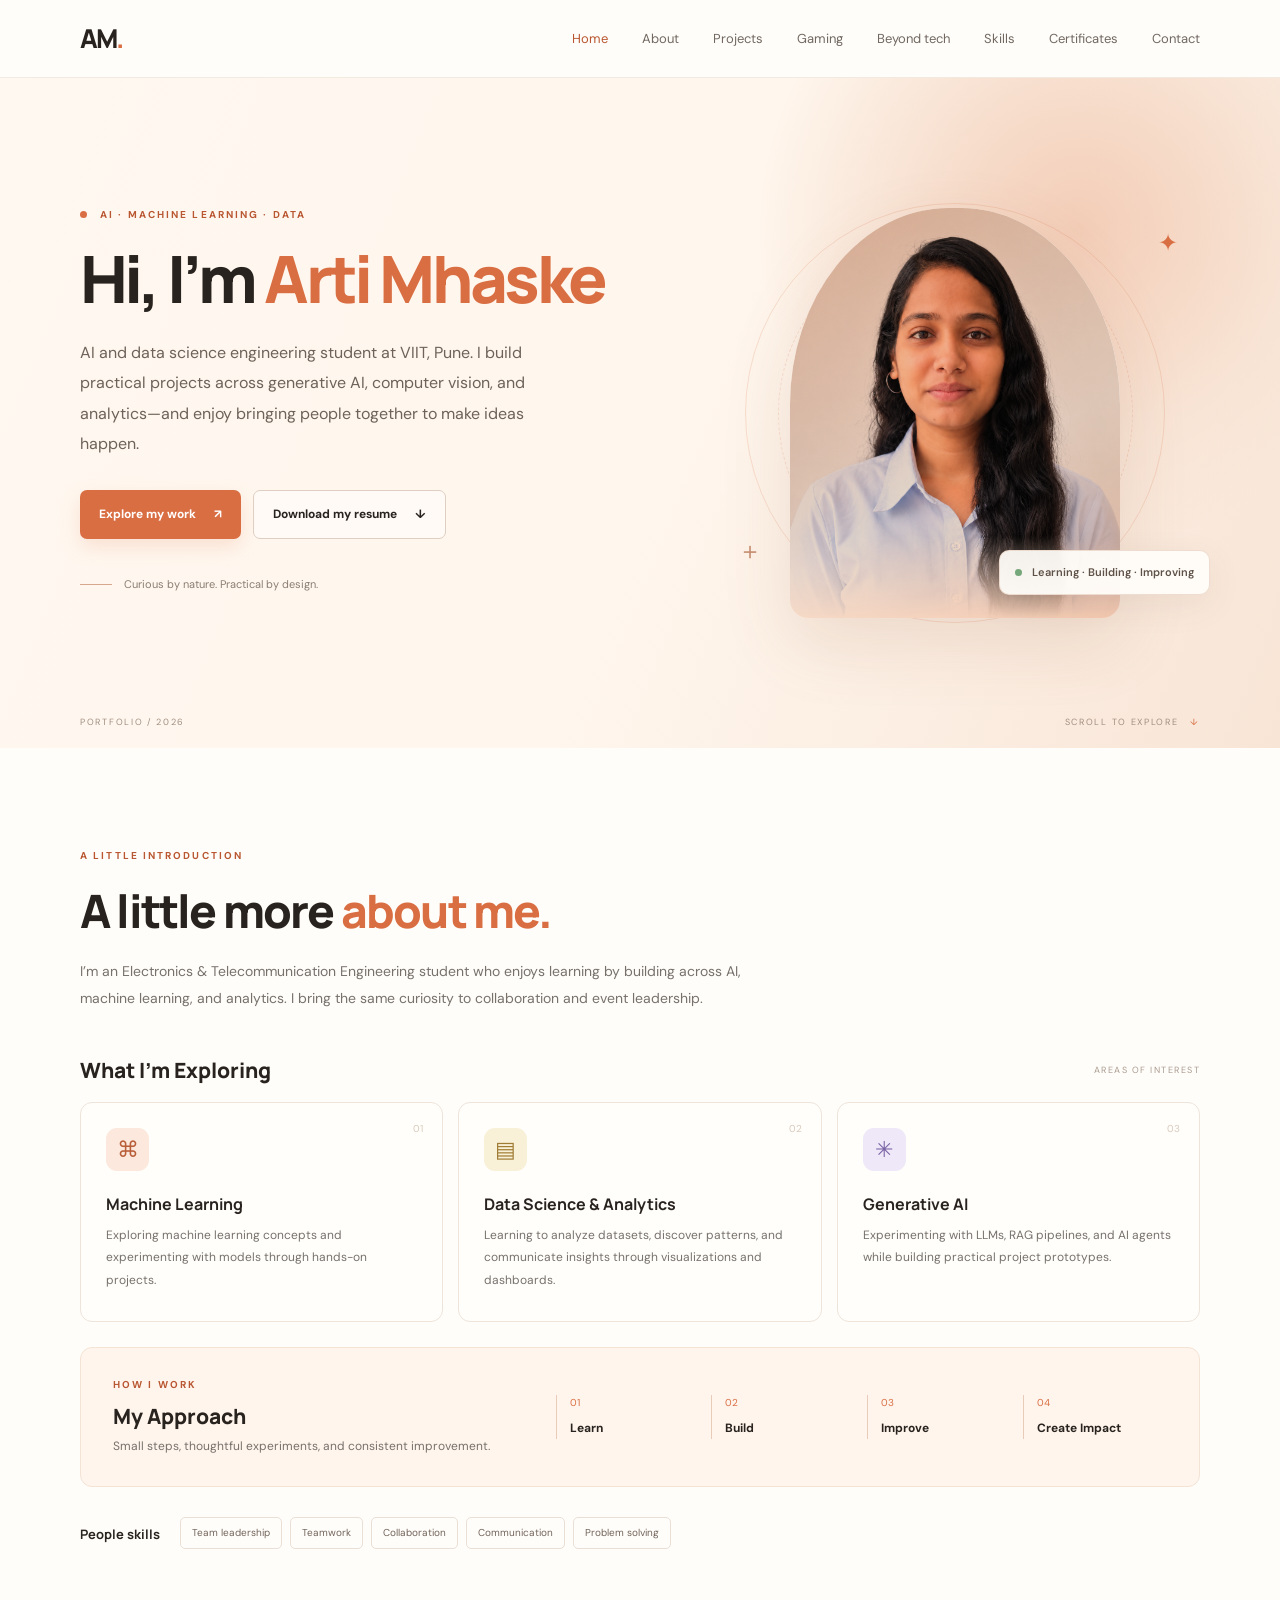
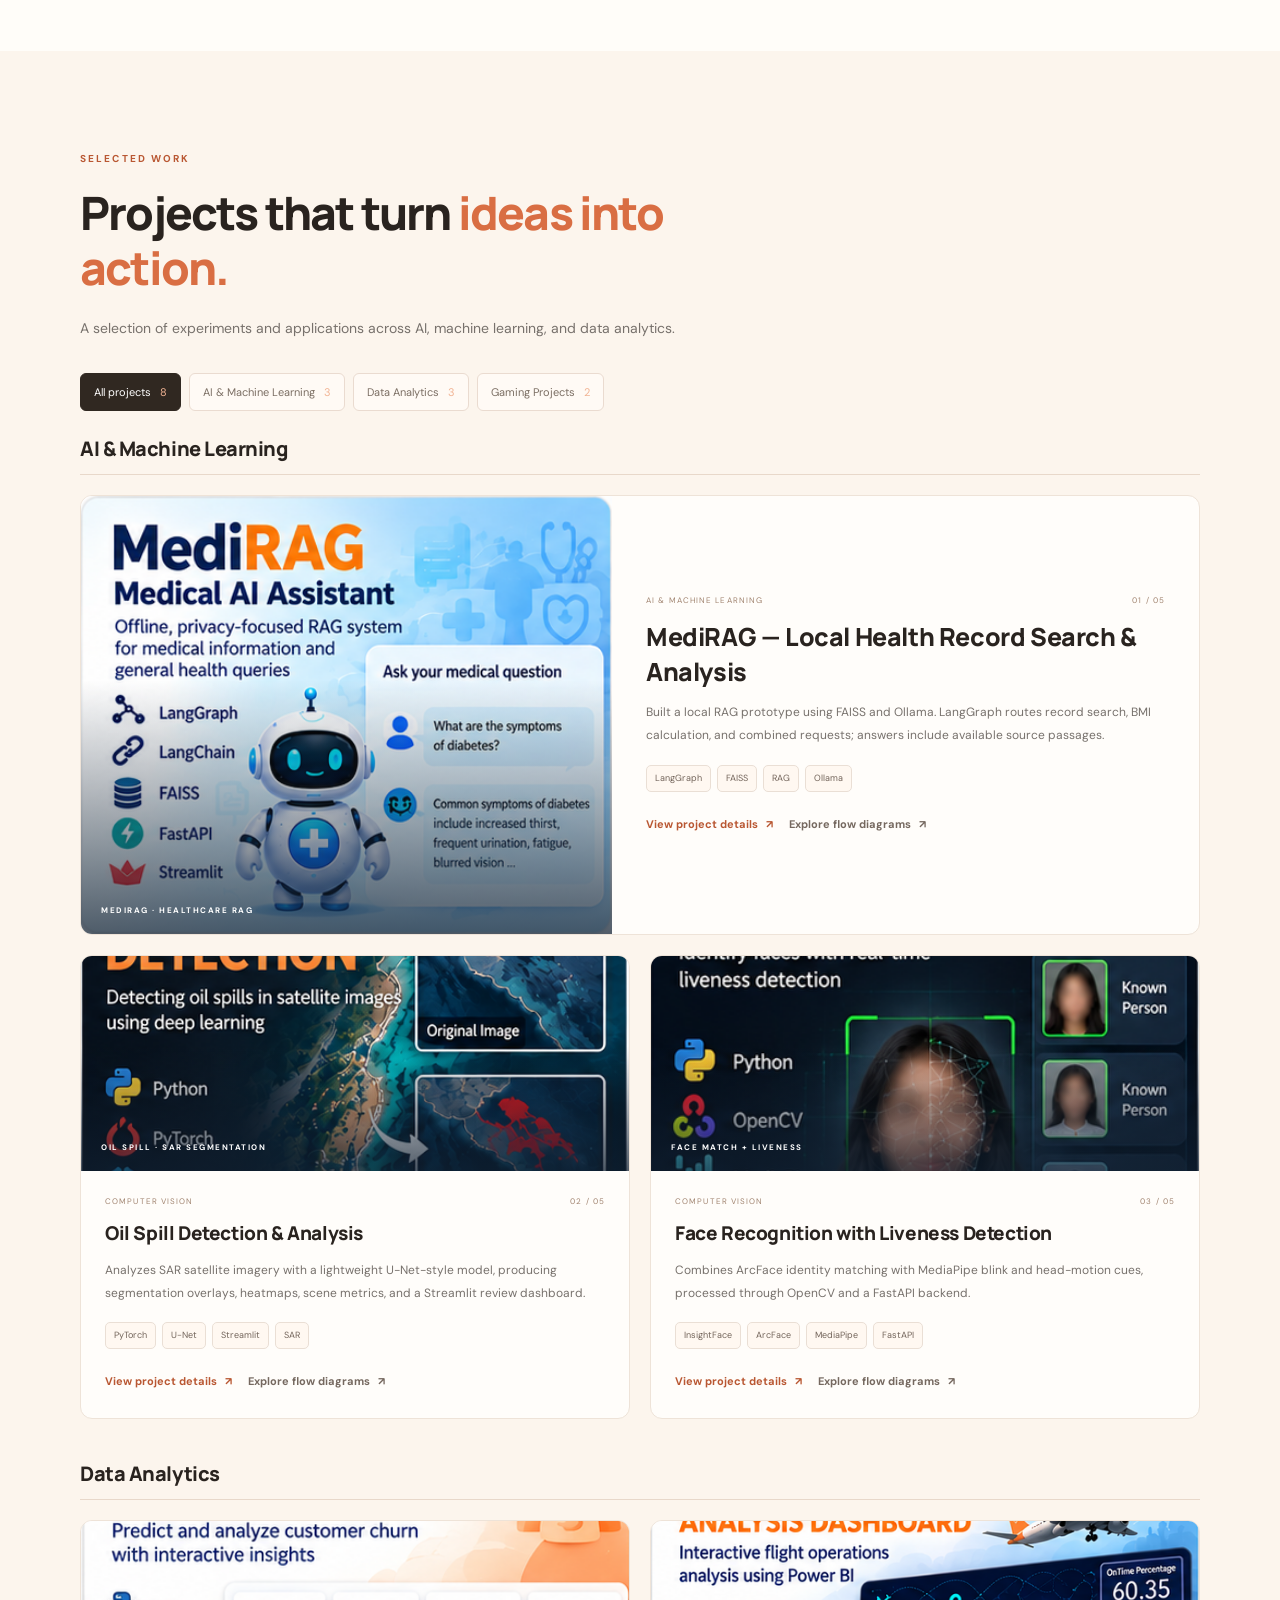
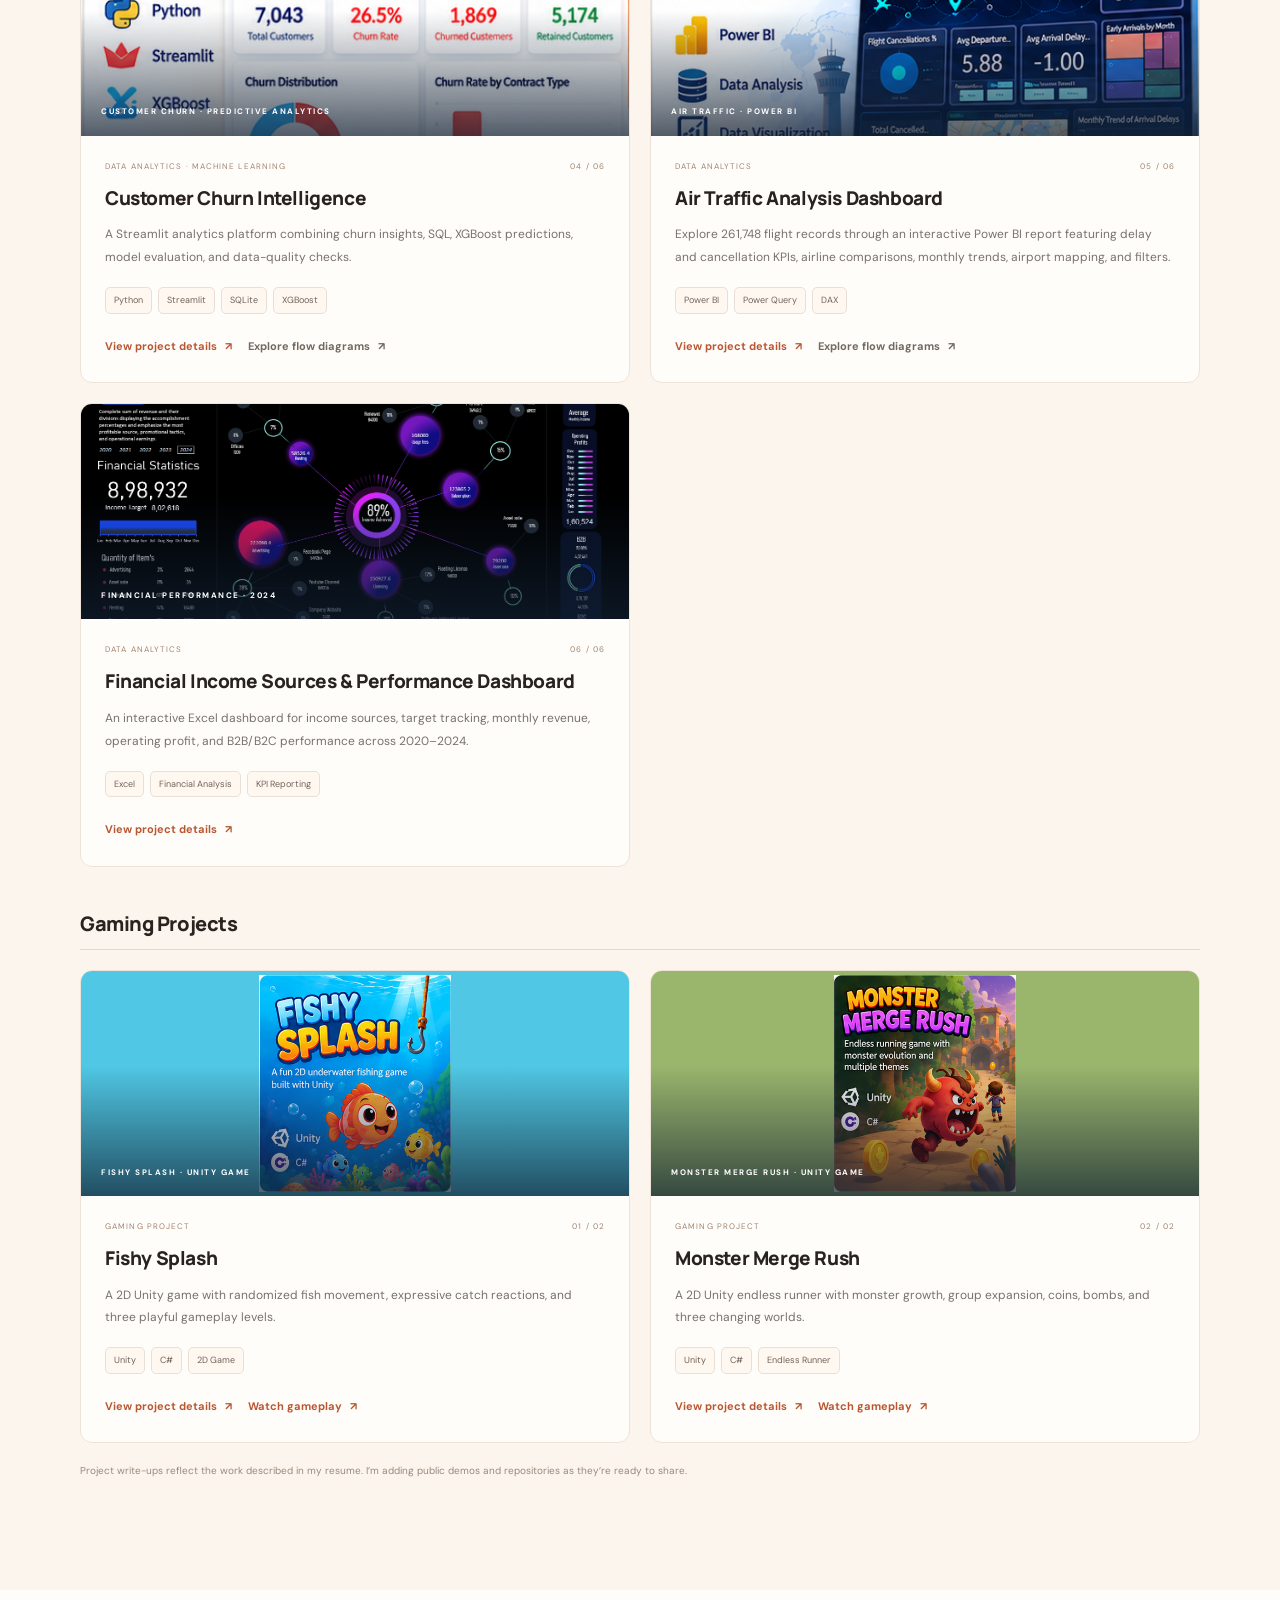
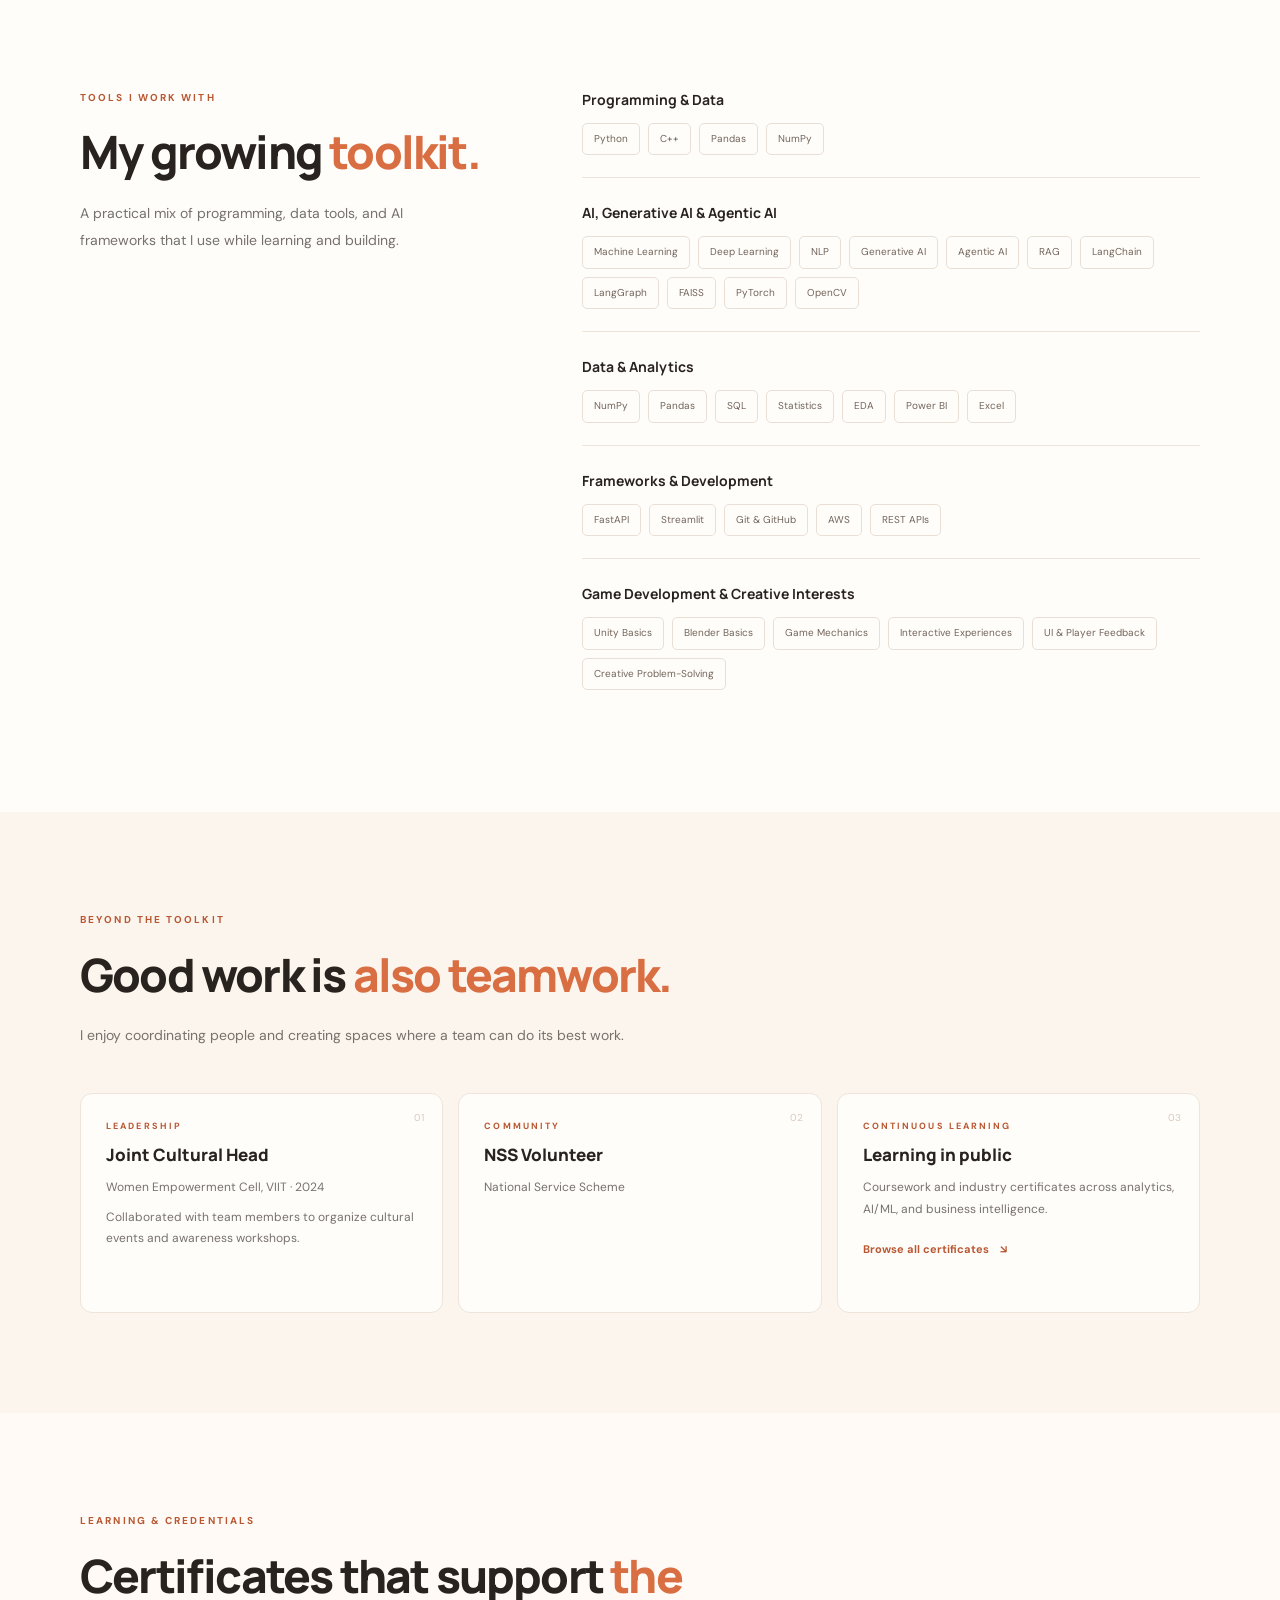
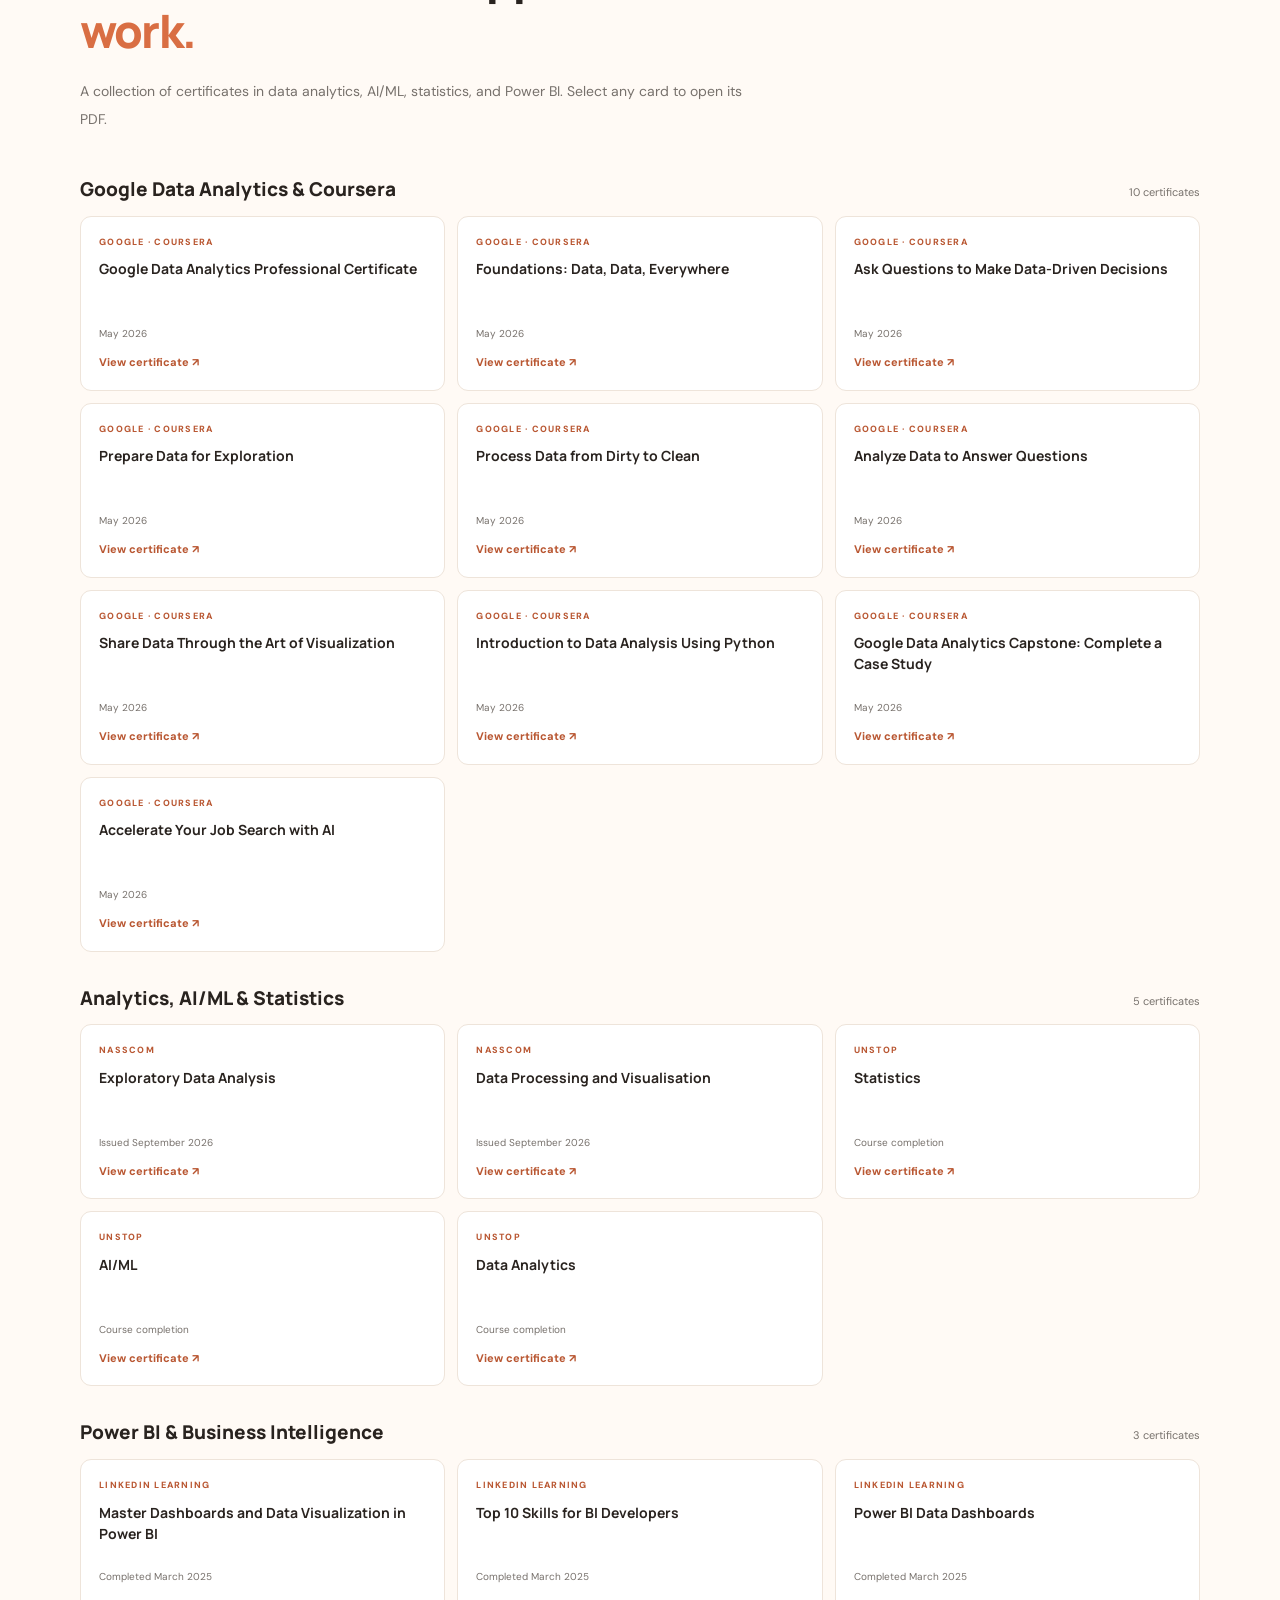
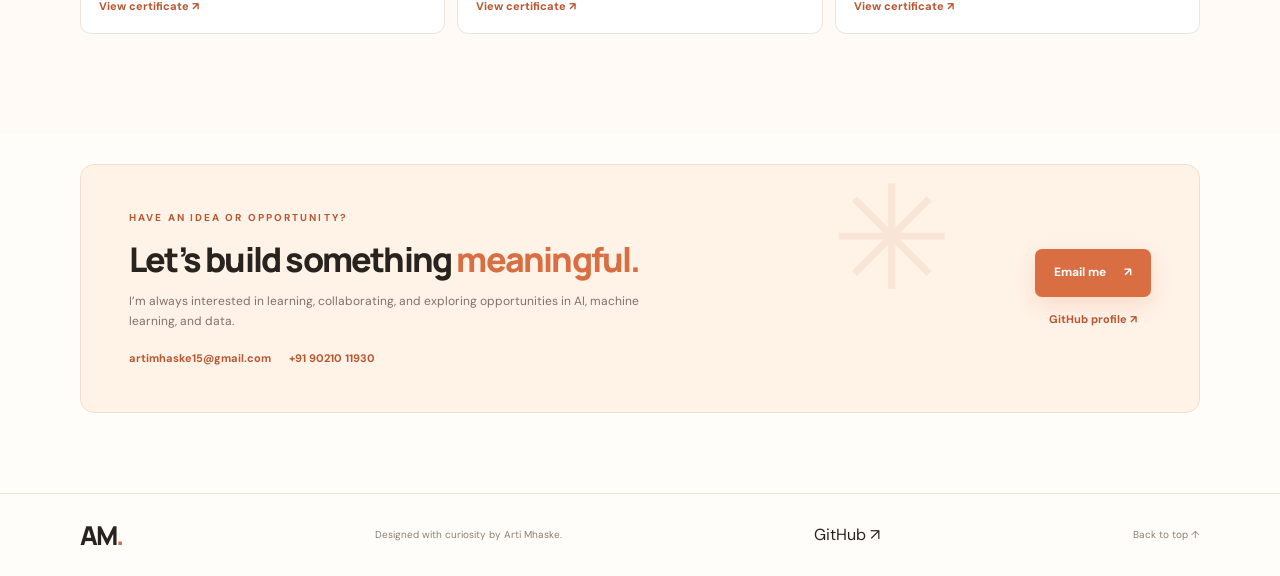
==== index.html @ 559ce0cd "Add portfolio website and project assets" ====
<!doctype html>
<html lang="en">
<head>
  <meta charset="utf-8">
  <meta name="viewport" content="width=device-width, initial-scale=1">
  <meta name="theme-color" content="#fff8f0">
  <meta name="description" content="Arti Mhaske — AI, machine learning, generative AI and data analytics portfolio.">
  <meta property="og:title" content="Arti Mhaske — AI & Data Portfolio">
  <meta property="og:description" content="Projects and explorations in AI, machine learning, computer vision and data analytics.">
  <meta property="og:type" content="website">
  <title>Arti Mhaske | AI & Data Portfolio</title>
  <link rel="preconnect" href="https://fonts.googleapis.com">
  <link rel="preconnect" href="https://fonts.gstatic.com" crossorigin>
  <link href="https://fonts.googleapis.com/css2?family=DM+Sans:wght@400;500;600;700&family=Manrope:wght@400;500;600;700;800&display=swap" rel="stylesheet">
  <link rel="stylesheet" href="style.css">
</head>
<body>
  <a class="skip-link" href="#main-content">Skip to content</a>
  <header class="site-header">
    <nav class="nav container" aria-label="Main navigation">
      <a class="wordmark" href="#home" aria-label="Arti Mhaske home">AM<span>.</span></a>
      <button class="menu-toggle" aria-label="Open navigation" aria-controls="primary-navigation" aria-expanded="false"><span></span><span></span></button>
      <div class="nav-links" id="primary-navigation">
        <a href="#home" class="active">Home</a>
        <a href="#about">About</a>
        <a href="#projects">Projects</a>
        <a href="#gaming">Gaming</a>
        <a href="#beyond-tech">Beyond tech</a>
        <a href="#skills">Skills</a>
        <a href="#certificates">Certificates</a>
        <a href="#contact">Contact</a>
      </div>
    </nav>
  </header>

  <main id="main-content">
    <section class="hero section" id="home">
      <div class="hero-wash"></div>
      <div class="container hero-grid">
        <div class="hero-copy">
          <p class="eyebrow"><span class="eyebrow-dot"></span> AI · MACHINE LEARNING · DATA</p>
          <h1>Hi, I’m <span>Arti Mhaske</span></h1>
          <p class="hero-lede">AI and data science engineering student at VIIT, Pune. I build practical projects across generative AI, computer vision, and analytics—and enjoy bringing people together to make ideas happen.</p>
          <div class="hero-actions">
            <a class="button button-primary" href="#projects">Explore my work <span aria-hidden="true">↗</span></a>
            <a class="button button-secondary" href="Arti_Mhaske_Resume.docx" download>Download my resume <span aria-hidden="true">↓</span></a>
          </div>
          <div class="hero-note"><span class="note-line"></span> Curious by nature. Practical by design.</div>
        </div>
        <div class="hero-visual">
          <div class="portrait-orb orb-one"></div><div class="portrait-orb orb-two"></div>
          <div class="portrait-frame">
            <img src="assets/arti-portrait.png" alt="Portrait of Arti Mhaske" onerror="this.style.display='none';this.parentElement.classList.add('portrait-fallback')">
            <div class="fallback-initials">AM<span>.</span></div>
          </div>
          <div class="floating-card card-bottom"><span class="status-dot"></span><span>Learning · Building · Improving</span></div>
          <div class="decor decor-spark">✦</div><div class="decor decor-plus">＋</div>
        </div>
      </div>
      <div class="hero-bottom container"><span>PORTFOLIO / 2026</span><span>SCROLL TO EXPLORE <span class="down-arrow">↓</span></span></div>
    </section>

    <section class="section about-section" id="about">
      <div class="container">
        <div class="section-heading">
          <p class="eyebrow">A LITTLE INTRODUCTION</p>
          <h2>A little more <span>about me.</span></h2>
          <p class="section-intro">I’m an Electronics & Telecommunication Engineering student who enjoys learning by building across AI, machine learning, and analytics. I bring the same curiosity to collaboration and event leadership.</p>
        </div>
        <div class="explore-heading"><h3>What I’m Exploring</h3><span class="subtle-label">AREAS OF INTEREST</span></div>
        <div class="explore-grid">
          <article class="explore-card"><div class="card-icon icon-peach">⌘</div><h4>Machine Learning</h4><p>Exploring machine learning concepts and experimenting with models through hands-on projects.</p><span class="card-index">01</span></article>
          <article class="explore-card"><div class="card-icon icon-yellow">▤</div><h4>Data Science & Analytics</h4><p>Learning to analyze datasets, discover patterns, and communicate insights through visualizations and dashboards.</p><span class="card-index">02</span></article>
          <article class="explore-card"><div class="card-icon icon-lilac">✳</div><h4>Generative AI</h4><p>Experimenting with LLMs, RAG pipelines, and AI agents while building practical project prototypes.</p><span class="card-index">03</span></article>
        </div>
        <div class="approach-panel">
          <div><p class="eyebrow">HOW I WORK</p><h3>My Approach</h3><p class="approach-copy">Small steps, thoughtful experiments, and consistent improvement.</p></div>
          <div class="approach-steps"><div><span>01</span><strong>Learn</strong></div><div><span>02</span><strong>Build</strong></div><div><span>03</span><strong>Improve</strong></div><div><span>04</span><strong>Create Impact</strong></div></div>
        </div>
        <div class="interest-row people-skills"><h4>People skills</h4><div class="tags"><span>Team leadership</span><span>Teamwork</span><span>Collaboration</span><span>Communication</span><span>Problem solving</span></div></div>
      </div>
    </section>

    <section class="section projects-section" id="projects">
      <div class="container">
        <div class="section-heading projects-title">
          <p class="eyebrow">SELECTED WORK</p><h2>Projects that turn <span>ideas into action.</span></h2>
          <p class="section-intro">A selection of experiments and applications across AI, machine learning, and data analytics.</p>
        </div>
        <div class="project-filters" role="group" aria-label="Filter projects">
          <button class="filter active" data-filter="all" aria-pressed="true">All projects <span>8</span></button>
          <button class="filter" data-filter="ai" aria-pressed="false">AI &amp; Machine Learning <span>3</span></button>
          <button class="filter" data-filter="data" aria-pressed="false">Data Analytics <span>3</span></button>
          <button class="filter" data-filter="gaming" aria-pressed="false">Gaming Projects <span>2</span></button>
        </div>
        <div class="project-grid">
          <h3 class="project-category-title" data-category="ai">AI &amp; Machine Learning</h3>
          <article class="project-card featured" data-category="ai">
            <div class="project-art project-art-image"><img src="assets/project-covers/medirag.png" alt="MediRAG portfolio cover showing the medical RAG assistant concept and document-grounded health questions" loading="lazy"><span class="art-caption">MEDIRAG · HEALTHCARE RAG</span></div>
            <div class="project-content"><div class="project-meta"><span>AI & MACHINE LEARNING</span><span>01 / 05</span></div><h3>MediRAG — Local Health Record Search & Analysis</h3><p>Built a local RAG prototype using FAISS and Ollama. LangGraph routes record search, BMI calculation, and combined requests; answers include available source passages.</p><div class="tech-tags"><span>LangGraph</span><span>FAISS</span><span>RAG</span><span>Ollama</span></div><a class="text-link" href="project.html?project=medirag">View project details <span>↗</span></a><a class="text-link project-flow-link" href="medirag-flow-diagrams.html">Explore flow diagrams <span>↗</span></a></div>
          </article>
          <article class="project-card" data-category="ai">
            <div class="project-art project-art-image"><img src="assets/project-covers/oil-spill.png" alt="Oil Spill Detection project cover showing satellite imagery and a detected spill-region overlay" loading="lazy"><span class="art-caption">OIL SPILL · SAR SEGMENTATION</span></div>
            <div class="project-content"><div class="project-meta"><span>COMPUTER VISION</span><span>02 / 05</span></div><h3>Oil Spill Detection & Analysis</h3><p>Analyzes SAR satellite imagery with a lightweight U-Net-style model, producing segmentation overlays, heatmaps, scene metrics, and a Streamlit review dashboard.</p><div class="tech-tags"><span>PyTorch</span><span>U-Net</span><span>Streamlit</span><span>SAR</span></div><a class="text-link" href="project.html?project=oil-spill">View project details <span>↗</span></a><a class="text-link project-flow-link" href="oil-spill-flow-diagrams.html">Explore flow diagrams <span>↗</span></a></div>
          </article>
          <article class="project-card" data-category="ai">
            <div class="project-art project-art-image"><img src="assets/project-covers/face-liveness.png" alt="Face recognition and liveness project cover with facial landmarks and identity-matching concepts" loading="lazy"><span class="art-caption">FACE MATCH + LIVENESS</span></div>
            <div class="project-content"><div class="project-meta"><span>COMPUTER VISION</span><span>03 / 05</span></div><h3>Face Recognition with Liveness Detection</h3><p>Combines ArcFace identity matching with MediaPipe blink and head-motion cues, processed through OpenCV and a FastAPI backend.</p><div class="tech-tags"><span>InsightFace</span><span>ArcFace</span><span>MediaPipe</span><span>FastAPI</span></div><a class="text-link" href="project.html?project=face-liveness">View project details <span>↗</span></a><a class="text-link project-flow-link" href="face-recognition-flow-diagrams.html">Explore flow diagrams <span>↗</span></a></div>
          </article>
          <h3 class="project-category-title" data-category="data">Data Analytics</h3>
          <article class="project-card" data-category="data">
            <div class="project-art project-art-image"><img src="assets/project-covers/customer-churn.png" alt="Customer churn project cover with churn-rate KPIs and customer segment charts" loading="lazy"><span class="art-caption">CUSTOMER CHURN · PREDICTIVE ANALYTICS</span></div>
            <div class="project-content"><div class="project-meta"><span>DATA ANALYTICS · MACHINE LEARNING</span><span>04 / 06</span></div><h3>Customer Churn Intelligence</h3><p>A Streamlit analytics platform combining churn insights, SQL, XGBoost predictions, model evaluation, and data-quality checks.</p><div class="tech-tags"><span>Python</span><span>Streamlit</span><span>SQLite</span><span>XGBoost</span></div><a class="text-link" href="project.html?project=customer-churn">View project details <span>↗</span></a><a class="text-link project-flow-link" href="customer-churn-flow-diagrams.html">Explore flow diagrams <span>↗</span></a></div>
          </article>
          <article class="project-card" data-category="data">
            <div class="project-art project-art-image"><img src="assets/project-covers/air-traffic.png" alt="Air Traffic Analysis project cover showing flight operations and Power BI dashboard visuals" loading="lazy"><span class="art-caption">AIR TRAFFIC · POWER BI</span></div>
            <div class="project-content"><div class="project-meta"><span>DATA ANALYTICS</span><span>05 / 06</span></div><h3>Air Traffic Analysis Dashboard</h3><p>Explore 261,748 flight records through an interactive Power BI report featuring delay and cancellation KPIs, airline comparisons, monthly trends, airport mapping, and filters.</p><div class="tech-tags"><span>Power BI</span><span>Power Query</span><span>DAX</span></div><a class="text-link" href="project.html?project=air-traffic">View project details <span>↗</span></a><a class="text-link project-flow-link" href="air-traffic-flow-diagrams.html">Explore flow diagrams <span>↗</span></a></div>
          </article>
          <article class="project-card" data-category="data">
            <div class="project-art project-art-image"><img src="assets/projects/income-dashboard-2024.png" alt="Financial income sources and performance dashboard for 2024" loading="lazy"><span class="art-caption">FINANCIAL PERFORMANCE · 2024</span></div>
            <div class="project-content"><div class="project-meta"><span>DATA ANALYTICS</span><span>06 / 06</span></div><h3>Financial Income Sources &amp; Performance Dashboard</h3><p>An interactive Excel dashboard for income sources, target tracking, monthly revenue, operating profit, and B2B/B2C performance across 2020–2024.</p><div class="tech-tags"><span>Excel</span><span>Financial Analysis</span><span>KPI Reporting</span></div><a class="text-link" href="project.html?project=business-dashboard">View project details <span>↗</span></a></div>
          </article>
          <h3 class="project-category-title" id="gaming" data-category="gaming">Gaming Projects</h3>
          <article class="project-card game-card" data-category="gaming">
            <div class="project-art project-art-image project-cover-contained project-cover-fishy"><img src="assets/project-covers/fishy-splash.png" alt="Fishy Splash project cover featuring the cartoon underwater fishing game" loading="lazy"><span class="art-caption">FISHY SPLASH · UNITY GAME</span></div>
            <div class="project-content"><div class="project-meta"><span>GAMING PROJECT</span><span>01 / 02</span></div><h3>Fishy Splash</h3><p>A 2D Unity game with randomized fish movement, expressive catch reactions, and three playful gameplay levels.</p><div class="tech-tags"><span>Unity</span><span>C#</span><span>2D Game</span></div><a class="text-link" href="project.html?project=fishy-splash">View project details <span>↗</span></a><a class="text-link" href="project.html?project=fishy-splash#gameplay-videos">Watch gameplay <span>↗</span></a></div>
          </article>
          <article class="project-card game-card" data-category="gaming">
            <div class="project-art project-art-image project-cover-contained project-cover-monster"><img src="assets/project-covers/monster-merge-rush.png" alt="Monster Merge Rush project cover showing the monster runner game and collectible coins" loading="lazy"><span class="art-caption">MONSTER MERGE RUSH · UNITY GAME</span></div>
            <div class="project-content"><div class="project-meta"><span>GAMING PROJECT</span><span>02 / 02</span></div><h3>Monster Merge Rush</h3><p>A 2D Unity endless runner with monster growth, group expansion, coins, bombs, and three changing worlds.</p><div class="tech-tags"><span>Unity</span><span>C#</span><span>Endless Runner</span></div><a class="text-link" href="project.html?project=monstermerge-rush">View project details <span>↗</span></a><a class="text-link" href="project.html?project=monstermerge-rush#gameplay-videos">Watch gameplay <span>↗</span></a></div>
          </article>
        </div>
        <p class="projects-footnote">Project write-ups reflect the work described in my resume. I’m adding public demos and repositories as they’re ready to share.</p>
      </div>
    </section>

    <section class="section skills-section" id="skills">
      <div class="container skills-layout">
        <div><p class="eyebrow">TOOLS I WORK WITH</p><h2>My growing <span>toolkit.</span></h2><p class="section-intro">A practical mix of programming, data tools, and AI frameworks that I use while learning and building.</p></div>
        <div class="skills-content">
          <div class="skill-group"><h3>Programming & Data</h3><div class="tags"><span>Python</span><span>C++</span><span>Pandas</span><span>NumPy</span></div></div>
          <div class="skill-group"><h3>AI, Generative AI & Agentic AI</h3><div class="tags"><span>Machine Learning</span><span>Deep Learning</span><span>NLP</span><span>Generative AI</span><span>Agentic AI</span><span>RAG</span><span>LangChain</span><span>LangGraph</span><span>FAISS</span><span>PyTorch</span><span>OpenCV</span></div></div>
          <div class="skill-group"><h3>Data & Analytics</h3><div class="tags"><span>NumPy</span><span>Pandas</span><span>SQL</span><span>Statistics</span><span>EDA</span><span>Power BI</span><span>Excel</span></div></div>
          <div class="skill-group"><h3>Frameworks & Development</h3><div class="tags"><span>FastAPI</span><span>Streamlit</span><span>Git & GitHub</span><span>AWS</span><span>REST APIs</span></div></div>
          <div class="skill-group"><h3>Game Development & Creative Interests</h3><div class="tags"><span>Unity Basics</span><span>Blender Basics</span><span>Game Mechanics</span><span>Interactive Experiences</span><span>UI & Player Feedback</span><span>Creative Problem-Solving</span></div></div>
        </div>
      </div>
    </section>

    <section class="section beyond-section" id="beyond-tech">
      <div class="container">
        <div class="section-heading"><p class="eyebrow">BEYOND THE TOOLKIT</p><h2>Good work is <span>also teamwork.</span></h2><p class="section-intro">I enjoy coordinating people and creating spaces where a team can do its best work.</p></div>
        <div class="beyond-grid">
          <article class="beyond-card"><span class="beyond-number">01</span><p class="eyebrow">LEADERSHIP</p><h3>Joint Cultural Head</h3><p>Women Empowerment Cell, VIIT · 2024</p><p>Collaborated with team members to organize cultural events and awareness workshops.</p></article>
          <article class="beyond-card"><span class="beyond-number">02</span><p class="eyebrow">COMMUNITY</p><h3>NSS Volunteer</h3><p>National Service Scheme</p></article>
          <article class="beyond-card certification-card"><span class="beyond-number">03</span><p class="eyebrow">CONTINUOUS LEARNING</p><h3>Learning in public</h3><p>Coursework and industry certificates across analytics, AI/ML, and business intelligence.</p><a class="text-link" href="#certificates">Browse all certificates <span>↘</span></a></article>
        </div>
      </div>
    </section>

    <section class="section certificates-section" id="certificates">
      <div class="container">
        <div class="section-heading"><p class="eyebrow">LEARNING &amp; CREDENTIALS</p><h2>Certificates that support <span>the work.</span></h2><p class="section-intro">A collection of certificates in data analytics, AI/ML, statistics, and Power BI. Select any card to open its PDF.</p></div>
        <div class="certificate-group"><div class="certificate-group-heading"><h3>Google Data Analytics &amp; Coursera</h3><span>10 certificates</span></div><div class="certificate-grid">
          <a class="certificate-card" href="assets/certificates/coursera-google-data-analytics-professional-certificate.pdf" target="_blank" rel="noopener"><span class="certificate-issuer">GOOGLE · COURSERA</span><h4>Google Data Analytics Professional Certificate</h4><span class="certificate-date">May 2026</span><span class="certificate-open">View certificate ↗</span></a>
          <a class="certificate-card" href="assets/certificates/coursera-foundations-data-everywhere.pdf" target="_blank" rel="noopener"><span class="certificate-issuer">GOOGLE · COURSERA</span><h4>Foundations: Data, Data, Everywhere</h4><span class="certificate-date">May 2026</span><span class="certificate-open">View certificate ↗</span></a>
          <a class="certificate-card" href="assets/certificates/coursera-ask-questions-data-driven-decisions.pdf" target="_blank" rel="noopener"><span class="certificate-issuer">GOOGLE · COURSERA</span><h4>Ask Questions to Make Data-Driven Decisions</h4><span class="certificate-date">May 2026</span><span class="certificate-open">View certificate ↗</span></a>
          <a class="certificate-card" href="assets/certificates/coursera-prepare-data-for-exploration.pdf" target="_blank" rel="noopener"><span class="certificate-issuer">GOOGLE · COURSERA</span><h4>Prepare Data for Exploration</h4><span class="certificate-date">May 2026</span><span class="certificate-open">View certificate ↗</span></a>
          <a class="certificate-card" href="assets/certificates/coursera-process-data-dirty-to-clean.pdf" target="_blank" rel="noopener"><span class="certificate-issuer">GOOGLE · COURSERA</span><h4>Process Data from Dirty to Clean</h4><span class="certificate-date">May 2026</span><span class="certificate-open">View certificate ↗</span></a>
          <a class="certificate-card" href="assets/certificates/coursera-analyze-data-answer-questions.pdf" target="_blank" rel="noopener"><span class="certificate-issuer">GOOGLE · COURSERA</span><h4>Analyze Data to Answer Questions</h4><span class="certificate-date">May 2026</span><span class="certificate-open">View certificate ↗</span></a>
          <a class="certificate-card" href="assets/certificates/coursera-share-data-visualization.pdf" target="_blank" rel="noopener"><span class="certificate-issuer">GOOGLE · COURSERA</span><h4>Share Data Through the Art of Visualization</h4><span class="certificate-date">May 2026</span><span class="certificate-open">View certificate ↗</span></a>
          <a class="certificate-card" href="assets/certificates/coursera-introduction-data-analysis-python.pdf" target="_blank" rel="noopener"><span class="certificate-issuer">GOOGLE · COURSERA</span><h4>Introduction to Data Analysis Using Python</h4><span class="certificate-date">May 2026</span><span class="certificate-open">View certificate ↗</span></a>
          <a class="certificate-card" href="assets/certificates/coursera-google-data-analytics-capstone.pdf" target="_blank" rel="noopener"><span class="certificate-issuer">GOOGLE · COURSERA</span><h4>Google Data Analytics Capstone: Complete a Case Study</h4><span class="certificate-date">May 2026</span><span class="certificate-open">View certificate ↗</span></a>
          <a class="certificate-card" href="assets/certificates/coursera-accelerate-job-search-ai.pdf" target="_blank" rel="noopener"><span class="certificate-issuer">GOOGLE · COURSERA</span><h4>Accelerate Your Job Search with AI</h4><span class="certificate-date">May 2026</span><span class="certificate-open">View certificate ↗</span></a>
        </div></div>
        <div class="certificate-group"><div class="certificate-group-heading"><h3>Analytics, AI/ML &amp; Statistics</h3><span>5 certificates</span></div><div class="certificate-grid">
          <a class="certificate-card" href="assets/certificates/nasscom-exploratory-data-analysis.pdf" target="_blank" rel="noopener"><span class="certificate-issuer">NASSCOM</span><h4>Exploratory Data Analysis</h4><span class="certificate-date">Issued September 2026</span><span class="certificate-open">View certificate ↗</span></a>
          <a class="certificate-card" href="assets/certificates/nasscom-data-processing-visualisation.pdf" target="_blank" rel="noopener"><span class="certificate-issuer">NASSCOM</span><h4>Data Processing and Visualisation</h4><span class="certificate-date">Issued September 2026</span><span class="certificate-open">View certificate ↗</span></a>
          <a class="certificate-card" href="assets/certificates/unstop-statistics.pdf" target="_blank" rel="noopener"><span class="certificate-issuer">UNSTOP</span><h4>Statistics</h4><span class="certificate-date">Course completion</span><span class="certificate-open">View certificate ↗</span></a>
          <a class="certificate-card" href="assets/certificates/unstop-ai-ml.pdf" target="_blank" rel="noopener"><span class="certificate-issuer">UNSTOP</span><h4>AI/ML</h4><span class="certificate-date">Course completion</span><span class="certificate-open">View certificate ↗</span></a>
          <a class="certificate-card" href="assets/certificates/unstop-data-analytics.pdf" target="_blank" rel="noopener"><span class="certificate-issuer">UNSTOP</span><h4>Data Analytics</h4><span class="certificate-date">Course completion</span><span class="certificate-open">View certificate ↗</span></a>
        </div></div>
        <div class="certificate-group"><div class="certificate-group-heading"><h3>Power BI &amp; Business Intelligence</h3><span>3 certificates</span></div><div class="certificate-grid">
          <a class="certificate-card" href="assets/certificates/linkedin-master-dashboards-data-visualization-power-bi.pdf" target="_blank" rel="noopener"><span class="certificate-issuer">LINKEDIN LEARNING</span><h4>Master Dashboards and Data Visualization in Power BI</h4><span class="certificate-date">Completed March 2025</span><span class="certificate-open">View certificate ↗</span></a>
          <a class="certificate-card" href="assets/certificates/linkedin-top-10-skills-bi-developers.pdf" target="_blank" rel="noopener"><span class="certificate-issuer">LINKEDIN LEARNING</span><h4>Top 10 Skills for BI Developers</h4><span class="certificate-date">Completed March 2025</span><span class="certificate-open">View certificate ↗</span></a>
          <a class="certificate-card" href="assets/certificates/linkedin-power-bi-data-dashboards.pdf" target="_blank" rel="noopener"><span class="certificate-issuer">LINKEDIN LEARNING</span><h4>Power BI Data Dashboards</h4><span class="certificate-date">Completed March 2025</span><span class="certificate-open">View certificate ↗</span></a>
        </div></div>
      </div>
    </section>

    <section class="contact-section section" id="contact">
        <div class="container contact-panel"><div><p class="eyebrow">HAVE AN IDEA OR OPPORTUNITY?</p><h2>Let’s build something <span>meaningful.</span></h2><p>I’m always interested in learning, collaborating, and exploring opportunities in AI, machine learning, and data.</p><div class="contact-details"><a href="mailto:artimhaske15@gmail.com">artimhaske15@gmail.com</a><a href="tel:+919021011930">+91 90210 11930</a></div></div><div class="contact-actions"><a class="button button-primary" href="mailto:artimhaske15@gmail.com?subject=Portfolio%20Opportunity">Email me <span>↗</span></a><a class="text-link" href="https://github.com/ArtiMhaske34" target="_blank" rel="noopener noreferrer">GitHub profile ↗</a></div><span class="contact-decoration" aria-hidden="true">✳</span></div>
    </section>
  </main>
  <footer class="footer"><div class="container footer-inner"><a class="wordmark" href="#home">AM<span>.</span></a><p>Designed with curiosity by Arti Mhaske.</p><a href="https://github.com/ArtiMhaske34" target="_blank" rel="noopener noreferrer">GitHub ↗</a><a href="#home">Back to top ↑</a></div></footer>
  <script src="script.js"></script>
</body>
</html>
---- style.css ----
*{box-sizing:border-box} :root{--ink:#29231f;--muted:#77716c;--orange:#d96e43;--orange-dark:#b95732;--cream:#fff8f0;--paper:#fffdf9;--line:#eee4da;--peach:#f7e1d1;--serif:"Manrope",sans-serif}html{scroll-behavior:smooth;scroll-padding-top:86px}body{margin:0;background:var(--paper);color:var(--ink);font-family:"DM Sans",sans-serif;line-height:1.65}a{color:inherit;text-decoration:none}button{font:inherit}.container{width:min(1120px,calc(100% - 48px));margin-inline:auto}.site-header{height:78px;position:sticky;top:0;z-index:20;background:rgba(255,253,249,.9);backdrop-filter:blur(16px);border-bottom:1px solid rgba(238,228,218,.75)}.nav{height:100%;display:flex;align-items:center;justify-content:space-between}.wordmark{font-family:var(--serif);font-size:26px;font-weight:800;letter-spacing:-2px}.wordmark span,.fallback-initials span{color:var(--orange)}.nav-links{display:flex;align-items:center;gap:34px;font-size:13px;color:#716861}.nav-links a{transition:color .2s}.nav-links a:hover,.nav-links a.active{color:var(--orange-dark)}.menu-toggle{display:none;background:none;border:0;font-size:24px}.hero{min-height:670px;position:relative;overflow:hidden;background:linear-gradient(112deg,#fff8f0 0%,#fff6ed 53%,#f8e5d6 100%);display:flex;align-items:center;padding:72px 0 48px}.hero-wash{position:absolute;right:-120px;top:-170px;width:640px;height:640px;border-radius:50%;background:radial-gradient(circle,#f3cdb7 0%,rgba(247,225,209,.62) 48%,rgba(247,225,209,0) 72%)}.hero-grid{position:relative;display:grid;grid-template-columns:1.08fr .92fr;align-items:center;gap:55px}.hero-copy{padding-bottom:25px}.eyebrow{font-size:10px;letter-spacing:2.1px;font-weight:700;color:var(--orange-dark);margin:0 0 18px}.eyebrow-dot{display:inline-block;width:7px;height:7px;border-radius:50%;background:var(--orange);margin-right:9px}.hero h1{font:800 clamp(42px,5.1vw,68px)/1.12 var(--serif);letter-spacing:-3.6px;margin:0 0 23px;max-width:620px}.hero h1 span,.section-heading h2 span,.skills-layout h2 span,.contact-panel h2 span{color:var(--orange)}.hero-lede{font-size:16px;line-height:1.9;color:#6e6259;max-width:490px;margin:0 0 30px}.hero-actions{display:flex;gap:12px;flex-wrap:wrap}.button{display:inline-flex;align-items:center;justify-content:center;gap:18px;padding:14px 19px;border-radius:7px;font-size:12px;font-weight:700;transition:transform .2s,box-shadow .2s}.button:hover{transform:translateY(-2px)}.button-primary{background:var(--orange);color:white;box-shadow:0 8px 20px rgba(217,110,67,.17)}.button-primary:hover{background:var(--orange-dark)}.button-secondary{border:1px solid #dfcfc2;background:rgba(255,253,249,.68)}.hero-note{display:flex;align-items:center;gap:12px;margin-top:36px;color:#8b7d72;font-size:11px}.note-line{height:1px;width:32px;background:#d9a78e}.hero-visual{height:465px;position:relative;display:flex;align-items:center;justify-content:center}.portrait-orb{position:absolute;border-radius:50%;border:1px solid rgba(217,110,67,.18)}.orb-one{width:420px;height:420px}.orb-two{width:355px;height:355px;border-style:dashed}.portrait-frame{width:min(330px,78%);height:410px;position:relative;z-index:2;border-radius:48% 48% 18px 18px;overflow:hidden;background:linear-gradient(150deg,#eab99c,#f6ddcb 62%,#f4c9b0);box-shadow:0 24px 70px rgba(139,83,52,.14);display:flex;align-items:center;justify-content:center}.portrait-frame img{width:100%;height:100%;object-fit:cover;object-position:center top;mix-blend-mode:multiply;mask-image:linear-gradient(to bottom,black 80%,transparent 100%)}.portrait-fallback .fallback-initials{display:block}.fallback-initials{display:none;font:800 82px var(--serif);color:#7b4b36}.floating-card{position:absolute;z-index:4;display:flex;align-items:center;gap:10px;background:rgba(255,253,249,.94);border:1px solid rgba(235,216,201,.85);box-shadow:0 10px 35px rgba(92,57,35,.08);border-radius:10px;padding:12px 15px;font-size:11px;font-weight:600;color:#5e5148}.card-top{top:62px;left:-4px}.card-bottom{bottom:51px;right:-10px}.mini-icon{font-size:20px;color:var(--orange)}.status-dot{width:7px;height:7px;border-radius:50%;background:#76a77a}.decor{position:absolute;color:var(--orange);font-size:24px}.decor-spark{right:22px;top:42px}.decor-plus{left:28px;bottom:75px;color:#c58c6f}.hero-bottom{position:absolute;bottom:18px;left:50%;transform:translateX(-50%);display:flex;justify-content:space-between;color:#a18e80;font-size:9px;letter-spacing:1.7px}.down-arrow{margin-left:8px;color:var(--orange)}.section{padding:100px 0}.about-section{background:#fffdf9}.section-heading{max-width:720px;margin-bottom:44px}.section-heading h2,.skills-layout h2,.contact-panel h2{font:800 clamp(31px,4vw,46px)/1.2 var(--serif);letter-spacing:-1.8px;margin:0 0 20px}.section-intro{color:var(--muted);font-size:14px;line-height:1.95;max-width:690px;margin:0}.explore-heading{display:flex;align-items:center;justify-content:space-between;margin-bottom:18px}.explore-heading h3,.approach-panel h3{font:800 21px var(--serif);margin:0}.subtle-label{font-size:9px;letter-spacing:1.5px;color:#aa9b90}.explore-grid{display:grid;grid-template-columns:repeat(3,1fr);gap:15px}.explore-card{position:relative;min-height:220px;padding:25px;border:1px solid var(--line);border-radius:12px;background:#fffefa;overflow:hidden;transition:transform .2s,box-shadow .2s}.explore-card:hover,.project-card:hover{transform:translateY(-4px);box-shadow:0 18px 38px rgba(73,49,34,.07)}.card-icon{width:43px;height:43px;border-radius:11px;display:grid;place-items:center;font-size:22px;margin-bottom:22px}.icon-peach{background:#fce8dc;color:#b85e39}.icon-yellow{background:#f9f0d8;color:#a07d35}.icon-lilac{background:#eee8f8;color:#7963a4}.explore-card h4{margin:0 0 9px;font:700 16px var(--serif)}.explore-card p{margin:0;color:var(--muted);font-size:12px;line-height:1.85}.card-index{position:absolute;right:19px;top:18px;color:#d9c9bc;font-size:10px}.approach-panel{margin-top:25px;padding:29px 32px;background:#fff5ec;border:1px solid #f3e3d5;border-radius:12px;display:grid;grid-template-columns:.8fr 1.2fr;align-items:center;gap:35px}.approach-panel .eyebrow{margin-bottom:8px}.approach-copy{color:var(--muted);font-size:12px;margin:7px 0 0}.approach-steps{display:grid;grid-template-columns:repeat(4,1fr);gap:12px}.approach-steps div{border-left:1px solid #e8cbb9;padding-left:13px;display:flex;flex-direction:column;gap:8px}.approach-steps span{font-size:10px;color:var(--orange)}.approach-steps strong{font-size:12px}.interest-row{display:flex;gap:20px;align-items:flex-start;margin-top:30px}.interest-row h4{font:700 13px var(--serif);margin:8px 0;white-space:nowrap}.tags{display:flex;flex-wrap:wrap;gap:8px}.tags span,.tech-tags span{font-size:10px;border:1px solid #eadfd5;background:#fffdfa;padding:7px 11px;border-radius:5px;color:#72645a}.projects-section{background:#fcf5ed}.projects-title{margin-bottom:30px}.project-filters{display:flex;gap:8px;flex-wrap:wrap;margin-bottom:25px}.filter{border:1px solid #eadbd0;background:#fffaf5;border-radius:6px;padding:9px 13px;color:#7b6e63;font-size:11px;cursor:pointer}.filter.active{background:#302821;color:white;border-color:#302821}.filter span{margin-left:6px;color:#f1b393}.project-grid{display:grid;grid-template-columns:repeat(2,minmax(0,1fr));gap:20px;align-items:stretch}.project-card{background:#fffdfa;border:1px solid #eee3d8;border-radius:12px;overflow:hidden;transition:transform .2s,box-shadow .2s}.project-card.featured{grid-column:1/-1;display:grid;grid-template-columns:.95fr 1.05fr}.project-art{height:215px;position:relative;overflow:hidden}.featured .project-art{height:100%;min-height:330px}.art-med{background:radial-gradient(circle at 50% 48%,#493e55 0,#292938 37%,#1f202b 75%);display:grid;place-items:center}.art-label,.art-bottom-label{position:absolute;font-size:8px;letter-spacing:1.8px;color:#e7d6c8}.art-label{top:22px;left:24px}.art-bottom-label{bottom:20px;left:24px;color:#b4a6b5}.med-orbit{position:absolute;border:1px solid rgba(242,171,125,.3);border-radius:50%;transform:rotate(-28deg)}.orbit-a{width:245px;height:110px}.orbit-b{width:200px;height:260px;transform:rotate(42deg);border-color:rgba(202,174,228,.27)}.med-core{width:91px;height:91px;display:grid;place-items:center;border-radius:25px;background:linear-gradient(140deg,#f3c49f,#ce7957);box-shadow:0 0 65px rgba(232,151,105,.35);font:800 38px var(--serif);color:#332832;z-index:1}.med-core span{color:#fff2e5}.art-oil{background:linear-gradient(140deg,#c5d3c9,#e8e1d0);display:grid;place-items:center}.satellite-grid{position:absolute;inset:0;background-image:linear-gradient(rgba(49,83,72,.08) 1px,transparent 1px),linear-gradient(90deg,rgba(49,83,72,.08) 1px,transparent 1px);background-size:22px 22px}.oil-shape{width:190px;height:108px;border-radius:52% 35% 60% 40%;background:radial-gradient(ellipse at 55% 40%,#283d39 0,#263b37 34%,#627b66 36%,#3b564c 58%,transparent 60%);transform:rotate(-22deg);filter:drop-shadow(0 10px 6px rgba(37,57,49,.13))}.art-caption{position:absolute;bottom:17px;left:20px;font-size:8px;letter-spacing:1.5px;color:#665f55}.art-face{background:linear-gradient(145deg,#e5d6e8,#c9b5d1);display:grid;place-items:center}.face-scan{position:relative;width:150px;height:145px;border:1px solid rgba(84,57,97,.4);border-radius:50% 50% 45% 45%;display:grid;place-items:center}.face-outline{width:62px;height:88px;border:2px solid #765b86;border-radius:48% 48% 42% 42%;position:relative}.face-outline:before{content:"";position:absolute;width:24px;height:2px;background:#765b86;top:35px;left:17px;box-shadow:0 18px 0 #765b86}.scan-line{position:absolute;left:0;right:0;height:1px;background:#bd6d94;top:48%;box-shadow:0 0 9px #bd6d94}.scan-corner{position:absolute;width:15px;height:15px;border-color:#8b6498}.c1{top:0;left:0;border-top:2px solid;border-left:2px solid}.c2{top:0;right:0;border-top:2px solid;border-right:2px solid}.c3{bottom:0;left:0;border-bottom:2px solid;border-left:2px solid}.c4{bottom:0;right:0;border-bottom:2px solid;border-right:2px solid}.art-air{background:linear-gradient(145deg,#d8e8e5,#f1e8d9);display:flex;align-items:center;justify-content:center}.chart-bars{position:absolute;bottom:48px;left:13%;right:13%;height:110px;display:flex;align-items:end;gap:8px;border-bottom:1px solid #a6bbb4}.chart-bars i{display:block;flex:1;border-radius:4px 4px 0 0;background:#4e8b80;opacity:.8}.chart-bars i:nth-child(1){height:38%}.chart-bars i:nth-child(2){height:62%}.chart-bars i:nth-child(3){height:47%}.chart-bars i:nth-child(4){height:80%}.chart-bars i:nth-child(5){height:59%}.chart-bars i:nth-child(6){height:72%}.chart-bars i:nth-child(7){height:93%}.chart-bars i:nth-child(8){height:76%}.chart-line{position:absolute;left:17%;right:17%;top:65px;height:50px;border-top:2px solid #d77c52;transform:skewY(-13deg)}.chart-kpi{position:absolute;top:20px;right:20px;background:#fffaf1;padding:8px 12px;border-radius:7px;display:flex;gap:10px;align-items:center}.chart-kpi small{font-size:8px;color:#786b60}.chart-kpi strong{color:#d77c52}.art-business{background:linear-gradient(140deg,#f3e0c9,#d9e5db);display:grid;place-items:center}.business-sheet{width:70%;height:145px;background:#fffdf7;border:1px solid #e5d8c8;border-radius:7px;padding:13px;box-shadow:0 12px 30px #a99c8b33}.sheet-top{height:7px;width:45%;background:#d6c8b7;border-radius:5px;margin-bottom:12px}.sheet-kpis{display:flex;gap:7px}.sheet-kpis i{height:24px;flex:1;background:#f2e4d7;border-radius:4px}.sheet-kpis i:nth-child(2){background:#d8e8dd}.sheet-kpis i:nth-child(3){background:#e8e0f0}.sheet-chart{height:56px;display:flex;align-items:end;gap:6px;margin-top:12px;border-bottom:1px solid #e6dcd0}.sheet-chart b{flex:1;background:#8eae9d;border-radius:3px 3px 0 0}.sheet-chart b:nth-child(1){height:35%}.sheet-chart b:nth-child(2){height:62%}.sheet-chart b:nth-child(3){height:45%}.sheet-chart b:nth-child(4){height:78%}.sheet-chart b:nth-child(5){height:55%}.sheet-chart b:nth-child(6){height:90%}.sheet-chart b:nth-child(7){height:74%}.project-content{padding:24px}.featured .project-content{padding:34px;align-self:center}.project-meta{display:flex;justify-content:space-between;gap:12px;font-size:8px;letter-spacing:1.1px;color:#a18470;margin-bottom:12px}.project-content h3{font:800 19px/1.4 var(--serif);letter-spacing:-.4px;margin:0 0 12px}.featured .project-content h3{font-size:25px;max-width:500px}.project-content p{font-size:12px;line-height:1.9;color:var(--muted);margin:0 0 18px}.tech-tags{display:flex;gap:6px;flex-wrap:wrap;margin-bottom:18px}.tech-tags span{padding:5px 8px;background:#fff8f1;font-size:9px}.text-link{font-size:11px;color:var(--orange-dark);font-weight:700}.text-link span{margin-left:8px}.projects-footnote{color:#99897d;font-size:10px;margin-top:20px}.project-card[hidden]{display:none}.skills-section{background:#fffdfa}.skills-layout{display:grid;grid-template-columns:.8fr 1.2fr;gap:90px}.skills-layout .section-intro{max-width:380px}.skills-content{display:flex;flex-direction:column;gap:25px}.skill-group{padding-bottom:22px;border-bottom:1px solid var(--line)}.skill-group:last-child{border-bottom:0}.skill-group h3{font:700 14px var(--serif);margin:0 0 14px}.skill-group em{font-style:normal;color:#a28c7c;font-size:9px}.contact-section{padding-top:30px;padding-bottom:80px;background:#fffdfa}.contact-panel{position:relative;overflow:hidden;background:#fff2e7;border:1px solid #f0dfd0;border-radius:14px;padding:45px 48px;display:flex;align-items:center;justify-content:space-between;gap:30px}.contact-panel>div{max-width:650px}.contact-panel .eyebrow{margin-bottom:12px}.contact-panel h2{font-size:34px;margin-bottom:13px}.contact-panel p:not(.eyebrow){font-size:12px;color:#827166;max-width:530px;margin:0}.contact-panel .button{position:relative;z-index:1;white-space:nowrap}.contact-decoration{position:absolute;right:22%;top:-45px;font-size:145px;color:#e8c0a7;opacity:.25}.footer{border-top:1px solid var(--line);background:#fffdfa}.footer-inner{min-height:82px;display:flex;align-items:center;justify-content:space-between;gap:20px}.footer p,.footer-inner>a:last-child{font-size:10px;color:#8c7f74}.footer-inner>a:last-child:hover{color:var(--orange-dark)}
@media(max-width:850px){.hero-grid{gap:20px;grid-template-columns:1fr .8fr}.hero h1{font-size:49px}.hero-visual{height:410px}.portrait-frame{height:350px}.orb-one{width:340px;height:340px}.orb-two{width:295px;height:295px}.floating-card{font-size:9px;padding:10px}.card-top{left:-12px}.card-bottom{right:-15px}.featured .project-content{padding:25px}.featured .project-content h3{font-size:21px}.skills-layout{gap:45px}.approach-panel{grid-template-columns:1fr}.approach-steps{margin-top:5px}}
@media(max-width:650px){.container{width:min(100% - 34px,520px)}.site-header{height:66px}.menu-toggle{display:block}.nav-links{display:none;position:absolute;top:65px;left:0;right:0;padding:18px 24px 22px;background:#fffdf9;border-bottom:1px solid var(--line);flex-direction:column;gap:17px;align-items:flex-start}.nav-links.open{display:flex}.hero{padding:48px 0 60px;min-height:auto}.hero-grid{grid-template-columns:1fr;gap:5px}.hero-copy{padding-bottom:0}.hero h1{font-size:46px;letter-spacing:-2.4px}.hero-lede{font-size:14px}.hero-visual{height:370px;max-width:440px;width:100%;margin:0 auto}.portrait-frame{height:330px;width:250px}.orb-one{width:320px;height:320px}.orb-two{width:270px;height:270px}.card-top{top:30px;left:0}.card-bottom{bottom:25px;right:0}.hero-bottom{font-size:7px;letter-spacing:1px;bottom:15px}.section{padding:70px 0}.section-heading h2,.skills-layout h2{font-size:34px}.section-intro{font-size:13px}.explore-grid{grid-template-columns:1fr}.explore-card{min-height:auto;padding:22px}.card-icon{margin-bottom:15px}.approach-panel{padding:24px 20px}.approach-steps{grid-template-columns:repeat(2,1fr);row-gap:22px}.interest-row{display:block}.interest-row h4{margin-bottom:13px}.project-grid{grid-template-columns:1fr}.project-card.featured{grid-column:auto;display:flex;flex-direction:column}.featured .project-art{min-height:220px;height:220px}.featured .project-content{padding:24px}.featured .project-content h3{font-size:21px}.project-content{padding:22px}.skills-layout{grid-template-columns:1fr;gap:35px}.contact-section{padding-top:0;padding-bottom:55px}.contact-panel{padding:30px 23px;align-items:flex-start;flex-direction:column}.contact-panel h2{font-size:30px}.footer-inner{padding:18px 0;flex-wrap:wrap}.footer p{order:3;width:100%;margin:0}.decor-spark{right:35px}.explore-heading{align-items:flex-start;gap:10px;flex-direction:column}}
@media(prefers-reduced-motion:reduce){html{scroll-behavior:auto}*,*:before,*:after{transition:none!important}}

/* Accessibility and interaction polish */
.skip-link{position:fixed;z-index:50;top:10px;left:10px;transform:translateY(-150%);padding:10px 14px;background:#29231f;color:#fff;border-radius:6px;font-size:12px;font-weight:700}
.skip-link:focus{transform:translateY(0)}
:focus-visible{outline:3px solid #b95732;outline-offset:4px}
.menu-toggle{width:42px;height:42px;align-items:center;justify-content:center;flex-direction:column;gap:6px;border-radius:8px}
.menu-toggle span{display:block;width:20px;height:2px;background:var(--ink);transition:transform .2s}
.menu-toggle[aria-expanded="true"] span:first-child{transform:translateY(4px) rotate(45deg)}
.menu-toggle[aria-expanded="true"] span:last-child{transform:translateY(-4px) rotate(-45deg)}
.project-card:focus-within{outline:2px solid #d96e43;outline-offset:3px}
@media(max-width:650px){.menu-toggle{display:flex}}
@media(hover:none){.explore-card:hover,.project-card:hover{transform:none;box-shadow:none}}

/* Portfolio additions */
.education-summary{display:flex;flex-wrap:wrap;align-items:center;gap:8px 18px;color:var(--muted);font-size:12px}
.education-summary strong{color:var(--ink);font-family:var(--serif);font-size:14px}
.education-summary span+span{padding-left:16px;border-left:1px solid #dfcfc2}
.gaming-section{background:#fffdfa}
.game-grid{display:grid;grid-template-columns:repeat(2,minmax(0,1fr));gap:20px}
.game-art{height:255px;position:relative;overflow:hidden;isolation:isolate}
.fishy-art{background:linear-gradient(180deg,#a9e4e5 0%,#4eb9c4 48%,#206c88 100%)}
.fishy-art:before{content:"";position:absolute;left:-5%;right:-5%;bottom:-35px;height:96px;background:#14516e;border-radius:48% 52% 0 0;box-shadow:0 -14px 0 rgba(104,211,205,.28)}
.game-world-label{position:absolute;top:18px;left:20px;z-index:2;font-size:8px;letter-spacing:1.7px;font-weight:700;color:#1f6572}
.game-art-caption{position:absolute;bottom:16px;left:20px;z-index:3;font-size:8px;letter-spacing:1.8px;font-weight:700;color:#fffdf3}
.bubble{position:absolute;display:block;width:12px;height:12px;border:1px solid rgba(255,255,255,.8);border-radius:50%;box-shadow:inset 2px 2px 3px #ffffff66}
.bubble-a{left:22%;top:38%;width:17px;height:17px}.bubble-b{left:34%;top:27%}.bubble-c{right:23%;top:37%;width:21px;height:21px}
.fish-body{position:absolute;z-index:1;left:42%;top:36%;width:104px;height:68px;border-radius:55% 48% 48% 55%;background:linear-gradient(145deg,#ffbd64,#f0784a);box-shadow:0 13px 22px #124c5c55;transform:rotate(-7deg)}
.fish-body:after{content:"";position:absolute;right:-30px;top:15px;border-top:20px solid transparent;border-bottom:20px solid transparent;border-right:0;border-left:34px solid #ef754b}
.fish-body b{position:absolute;right:20px;top:20px;width:10px;height:10px;background:#243743;border:3px solid #fff8df;border-radius:50%}
.fish-tail{position:absolute;left:38%;top:47%;z-index:0;width:0;height:0;border-top:19px solid transparent;border-bottom:19px solid transparent;border-right:30px solid #f3a153;transform:rotate(-6deg)}
.monster-art{background:radial-gradient(ellipse at 48% 92%,#6b58a0 0,#383c79 48%,#252e5b 100%)}
.monster-art:before{content:"";position:absolute;inset:0;background:radial-gradient(circle at 16% 30%,#f6df80 0 2px,transparent 3px),radial-gradient(circle at 83% 23%,#f6df80 0 2px,transparent 3px),radial-gradient(circle at 26% 72%,#bce7d7 0 2px,transparent 3px),radial-gradient(circle at 74% 62%,#bce7d7 0 2px,transparent 3px);opacity:.85}
.monster-art .game-world-label{color:#f2db95}
.monster{position:absolute;z-index:1;display:block;width:76px;height:83px;bottom:49px;border-radius:47% 53% 42% 45%;box-shadow:inset -9px -10px 0 #1c234033,0 12px 22px #10163255}
.monster:before,.monster:after{content:"";position:absolute;top:-11px;width:20px;height:28px;border-radius:70% 70% 20% 20%;background:inherit;z-index:-1}
.monster:before{left:8px;transform:rotate(-22deg)}.monster:after{right:8px;transform:rotate(22deg)}
.monster b{position:absolute;top:31px;left:23px;width:8px;height:11px;border-radius:50%;background:#20243b;box-shadow:20px 0 #20243b,1px 1px 0 2px #fff}
.monster-one{left:26%;background:#89d4a2;transform:scale(.8) rotate(-8deg)}
.monster-two{left:44%;bottom:60px;background:#f3a65f;transform:scale(1.05) rotate(5deg)}
.monster-three{left:64%;background:#b7a0ed;transform:scale(.86) rotate(9deg)}
.beyond-section{background:#fcf5ed}
.beyond-grid{display:grid;grid-template-columns:repeat(2,minmax(0,1fr));gap:15px}
.beyond-card{position:relative;min-height:220px;padding:25px;border:1px solid var(--line);border-radius:12px;background:#fffdfa}
.beyond-card .eyebrow{margin:0 0 10px;font-size:9px}
.beyond-card h3{font:800 17px/1.35 var(--serif);margin:0 0 10px}
.beyond-card p:not(.eyebrow){color:var(--muted);font-size:12px;line-height:1.8;margin:0 0 8px}
.beyond-number{position:absolute;right:18px;top:16px;color:#d9c9bc;font-size:10px}
.certification-list{display:grid;gap:10px;padding-left:18px;margin:12px 0 0;color:var(--muted);font-size:12px;line-height:1.75}
.contact-details{display:flex;flex-wrap:wrap;gap:8px 18px;margin-top:17px}
.contact-details a{font-size:11px;font-weight:700;color:var(--orange-dark)}
.contact-actions{display:flex;flex-direction:column;align-items:center;gap:13px;position:relative;z-index:1}
.project-content .text-link{display:inline-flex;align-items:center;margin-right:16px;margin-top:2px}
.project-content .project-flow-link{color:#75685f}
.project-detail-page{background:#fffaf5;min-height:100vh;display:flex;flex-direction:column}
.project-detail-main{flex:1;padding-top:44px;padding-bottom:80px}
.project-back-links{display:flex;gap:25px}
.detail-back{display:inline-block;margin-bottom:28px;color:var(--orange-dark);font-size:12px;font-weight:700}
.detail-hero{padding:40px clamp(22px,6vw,72px);border:1px solid #f0dfd0;border-radius:18px;background:linear-gradient(125deg,#fff4e9,#fffdfa 70%);margin-bottom:22px}
.detail-hero h1,.project-detail-main>h1{max-width:850px;font:800 clamp(34px,5vw,58px)/1.16 var(--serif);letter-spacing:-2px;margin:0 0 16px;color:var(--ink)}
.detail-subtitle{font:700 clamp(17px,2.5vw,23px)/1.45 var(--serif);color:#8c563d;margin:-5px 0 14px}
.detail-summary{max-width:740px;color:#6e6259;font-size:16px;line-height:1.85;margin:0}
.detail-actions{display:flex;flex-wrap:wrap;gap:11px;margin-top:25px}
.detail-section{padding:30px clamp(22px,6vw,72px);margin:16px 0;background:#fffdfa;border:1px solid var(--line);border-radius:15px}
.detail-section .eyebrow{margin-bottom:8px}
.detail-section h2{font:800 clamp(22px,3vw,30px)/1.25 var(--serif);margin:0 0 15px;letter-spacing:-.7px}
.detail-copy{max-width:820px;color:var(--muted);font-size:14px;line-height:1.95;margin:0}
.detail-highlights ul{display:grid;grid-template-columns:repeat(3,minmax(0,1fr));gap:12px;padding:0;margin:18px 0 0;list-style:none}
.detail-highlights li{padding:17px;border-radius:10px;background:#fff7f0;border:1px solid #f2e4d8;color:#66584e;font-size:12px;line-height:1.8}
.detail-two-column{display:grid;grid-template-columns:repeat(2,minmax(0,1fr));gap:16px}
.detail-feature-grid{display:grid;grid-template-columns:repeat(2,minmax(0,1fr));gap:12px;margin-top:18px}
.detail-feature{padding:19px;border:1px solid #eee3d8;border-radius:11px;background:#fffaf5}
.detail-feature>span{font-size:10px;font-weight:800;letter-spacing:1.4px;color:var(--orange-dark)}
.detail-feature h3,.detail-engineering-list h3{font:700 15px/1.45 var(--serif);margin:8px 0}
.detail-feature p,.detail-engineering-list p{font-size:12px;line-height:1.85;color:var(--muted);margin:0}
.detail-engineering-list{display:grid;grid-template-columns:repeat(2,minmax(0,1fr));gap:18px 24px;margin-top:18px}
.detail-engineering-list article{padding-left:14px;border-left:2px solid #e3b99f}
.detail-bullets{padding-left:19px;margin:14px 0 0;color:#72645a;font-size:12px;line-height:1.9}
.detail-metrics{display:grid;grid-template-columns:repeat(3,minmax(0,1fr));gap:12px;margin-top:18px}
.detail-metrics article{display:flex;flex-direction:column;gap:3px;padding:16px;border:1px solid #eee3d8;border-radius:10px;background:#fff7f0}
.detail-metrics strong{font:800 24px/1.2 var(--serif);color:var(--orange-dark)}
.detail-metrics span{font-size:11px;color:#76685e}
.detail-small-note{font-size:11px;margin-top:13px}
.detail-table-wrap{overflow-x:auto;margin-top:18px;border:1px solid #eee3d8;border-radius:10px}
.detail-comparison{width:100%;min-width:480px;border-collapse:collapse;background:#fffdfa;font-size:12px}
.detail-comparison th,.detail-comparison td{padding:12px 15px;text-align:left;border-bottom:1px solid #eee8e1}
.detail-comparison th{background:#fff4eb;color:#6f5141;font-weight:700}
.detail-comparison tr:last-child td{border-bottom:0}
.detail-limitations{background:#fff8f3;border-color:#f0dfd0}
.detail-limitations ul{padding-left:19px;margin:12px 0 0;color:#72645a;font-size:12px;line-height:1.9}
.detail-gallery{display:grid;grid-template-columns:repeat(2,minmax(0,1fr));gap:15px;margin-top:18px}
.detail-gallery figure{margin:0;border:1px solid var(--line);border-radius:10px;overflow:hidden;background:#f6eee6}
.detail-gallery img{display:block;width:100%;height:auto;object-fit:contain}
.detail-gallery figcaption{padding:12px 14px;color:#6e6259;font-size:11px;line-height:1.7}
.detail-video-grid{display:grid;grid-template-columns:repeat(2,minmax(0,1fr));gap:15px;margin-top:18px}
.detail-video{min-width:0;border:1px solid var(--line);border-radius:10px;overflow:hidden;background:#f6eee6}
.detail-video video{display:block;width:100%;aspect-ratio:16/9;background:#172a38;object-fit:contain}
.detail-video-copy{padding:13px 15px}
.detail-video-copy h3{font:700 15px/1.4 var(--serif);margin:0 0 5px}
.detail-video-copy p{color:#6e6259;font-size:11px;line-height:1.7;margin:0}
.project-art-image{background:#e8eef2}
.project-art-image img{display:block;width:100%;height:100%;object-fit:cover}
.project-cover-contained img{object-fit:contain;padding:4px}
.project-cover-fishy{background:#50c8e5}
.project-cover-monster{background:#9ab66d}
.project-art-image:after{content:"";position:absolute;inset:42% 0 0;background:linear-gradient(180deg,transparent,rgba(16,31,48,.72));pointer-events:none}
.project-art-image .art-caption{z-index:1;color:#fff;font-weight:700}
.project-art-contain img{object-fit:contain;padding:10px;background:#f1f6fa}
.project-grid .game-card .project-art{height:225px}
.art-churn{background:linear-gradient(135deg,#e8efed,#f4e5d8);color:#254b48;padding:20px 22px}
.churn-art-top{display:flex;align-items:center;justify-content:space-between;font-size:8px;font-weight:800;letter-spacing:1.5px;color:#55746c}
.churn-art-top i{font-style:normal;letter-spacing:2px;color:#d96e43}
.churn-art-main{position:absolute;inset:54px 22px 42px;display:grid;grid-template-columns:.9fr 1.1fr;align-items:center;gap:28px;background:rgba(255,253,249,.72);border:1px solid rgba(255,255,255,.85);border-radius:12px;padding:18px 22px;box-shadow:0 10px 24px rgba(45,66,57,.06)}
.churn-art-kpi{display:flex;flex-direction:column}.churn-art-kpi small{font-size:8px;letter-spacing:1.4px;color:#7c8e83}.churn-art-kpi strong{font:800 34px/1.25 var(--serif);letter-spacing:-1.5px;color:#254b48}.churn-art-kpi span{font-size:9px;color:#9b6349}
.churn-art-bars{height:82px;display:flex;align-items:end;gap:10px;border-bottom:1px solid #cfd9d2;padding:0 7px}.churn-art-bars span{height:var(--bar);flex:1;border-radius:5px 5px 0 0;background:linear-gradient(180deg,#d96e43,#e9b18f)}.churn-art-bars span:nth-child(2){opacity:.78}.churn-art-bars span:nth-child(3){opacity:.58}.churn-art-bars span:nth-child(4){opacity:.4}
.certificates-section{background:#fffaf5}
.certificate-group{margin:0 0 34px}
.certificate-group:last-child{margin-bottom:0}
.beyond-grid{grid-template-columns:repeat(3,minmax(0,1fr))}
.certificate-group-heading{display:flex;align-items:baseline;justify-content:space-between;gap:12px;margin:0 0 14px}
.certificate-group-heading h3{font:800 19px/1.3 var(--serif);margin:0}
.certificate-group-heading span{font-size:11px;color:var(--muted);white-space:nowrap}
.certificate-grid{display:grid;grid-template-columns:repeat(3,minmax(0,1fr));gap:12px}
.certificate-card{display:flex;min-height:175px;flex-direction:column;align-items:flex-start;padding:18px;border:1px solid var(--line);border-radius:11px;background:#fff;transition:transform .18s,box-shadow .18s,border-color .18s}
.certificate-card:hover{transform:translateY(-3px);border-color:#dfc1ae;box-shadow:0 12px 24px rgba(73,49,34,.07)}
.certificate-issuer{font-size:9px;font-weight:800;letter-spacing:1.25px;color:var(--orange-dark)}
.certificate-card h4{font:700 14px/1.5 var(--serif);margin:9px 0 7px}
.certificate-date{margin-top:auto;color:var(--muted);font-size:10px}
.certificate-open{margin-top:11px;color:var(--orange-dark);font-size:11px;font-weight:800}
.certification-card .text-link{display:inline-block;margin-top:12px;color:var(--orange-dark);font-size:11px;font-weight:700}
@media(max-width:850px){.certificate-grid{grid-template-columns:repeat(2,minmax(0,1fr))}}
@media(max-width:650px){.certificate-grid{grid-template-columns:1fr}.certificate-card{min-height:155px}.certificate-group-heading{align-items:flex-start;flex-direction:column;gap:3px}.project-grid .game-card .project-art{height:220px}}
.detail-note{padding:23px 28px;border:1px dashed #e5cdbd;border-radius:12px;background:#fff5ec;margin-top:18px}
.detail-note .eyebrow{display:block;margin:0 0 8px}
.detail-note p{margin:0;color:#77675c;font-size:12px;line-height:1.8}
.detail-footer-link{padding:24px 4px}
.project-detail-page .footer-inner{justify-content:space-between}
@media(max-width:650px){.project-detail-main{padding-top:28px;padding-bottom:55px}.detail-hero{padding:28px 21px}.detail-section{padding:25px 20px}.detail-highlights ul,.detail-gallery,.detail-video-grid,.detail-two-column,.detail-feature-grid,.detail-engineering-list,.detail-metrics{grid-template-columns:1fr}.detail-summary{font-size:14px}.project-back-links{gap:16px}.project-content .text-link{margin-right:12px}}
@media(max-width:850px){.nav-links{gap:17px}.nav-links a{font-size:12px}}
@media(max-width:650px){
  .nav-links{gap:17px}.nav-links a{font-size:13px}
  .game-grid,.beyond-grid{grid-template-columns:1fr}
  .game-art{height:225px}
  .beyond-card{min-height:0}
  .education-summary{align-items:flex-start;flex-direction:column;gap:5px}
  .education-summary span+span{padding-left:0;border-left:0}
  .contact-actions{align-items:flex-start}
}
.project-category-title{grid-column:1/-1;margin:22px 0 0;padding:0 0 12px;border-bottom:1px solid #e8d8ca;font:800 20px/1.3 var(--serif);letter-spacing:-.45px;color:var(--ink);scroll-margin-top:100px}
.project-category-title:first-child{margin-top:0}
.project-category-title#gaming{margin-top:24px}
.project-grid .game-card .game-art{height:215px}
@media(max-width:650px){.project-category-title{font-size:18px;margin-top:16px}.project-grid .game-card .game-art{height:225px}}
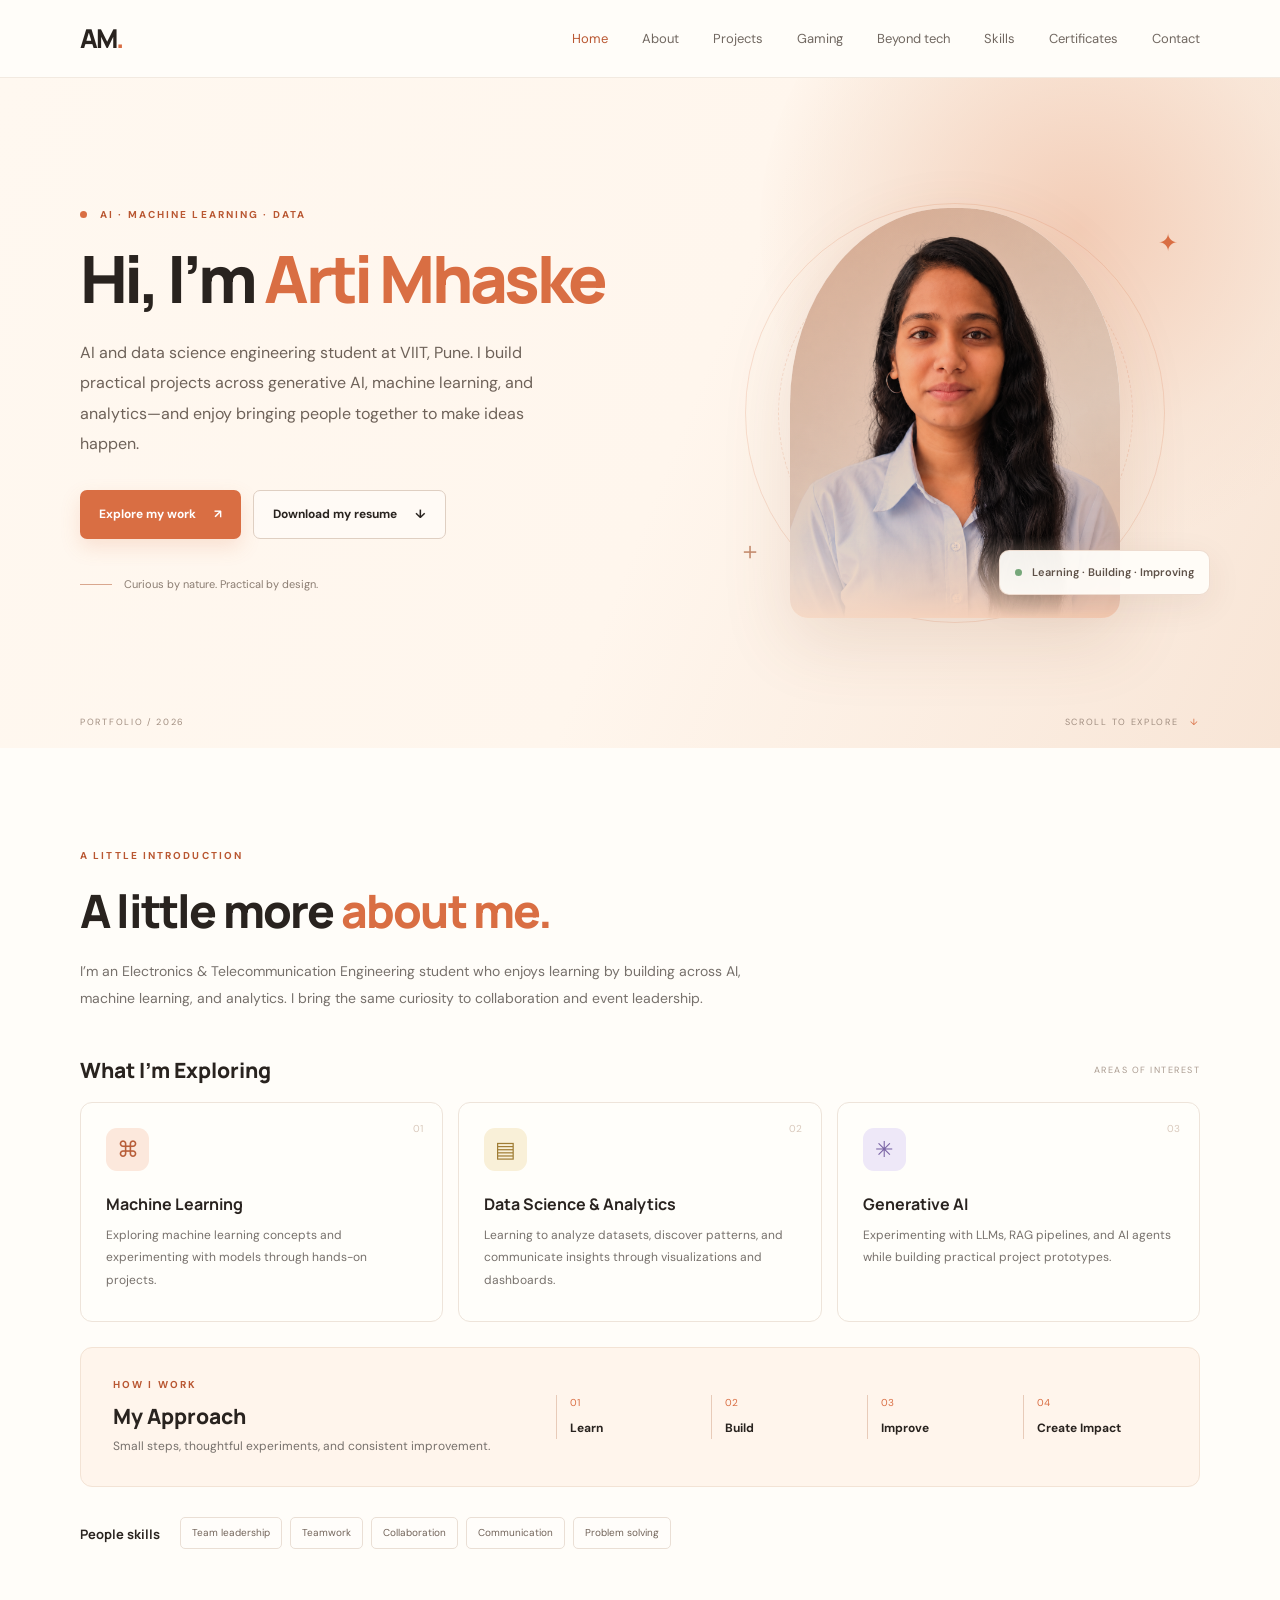
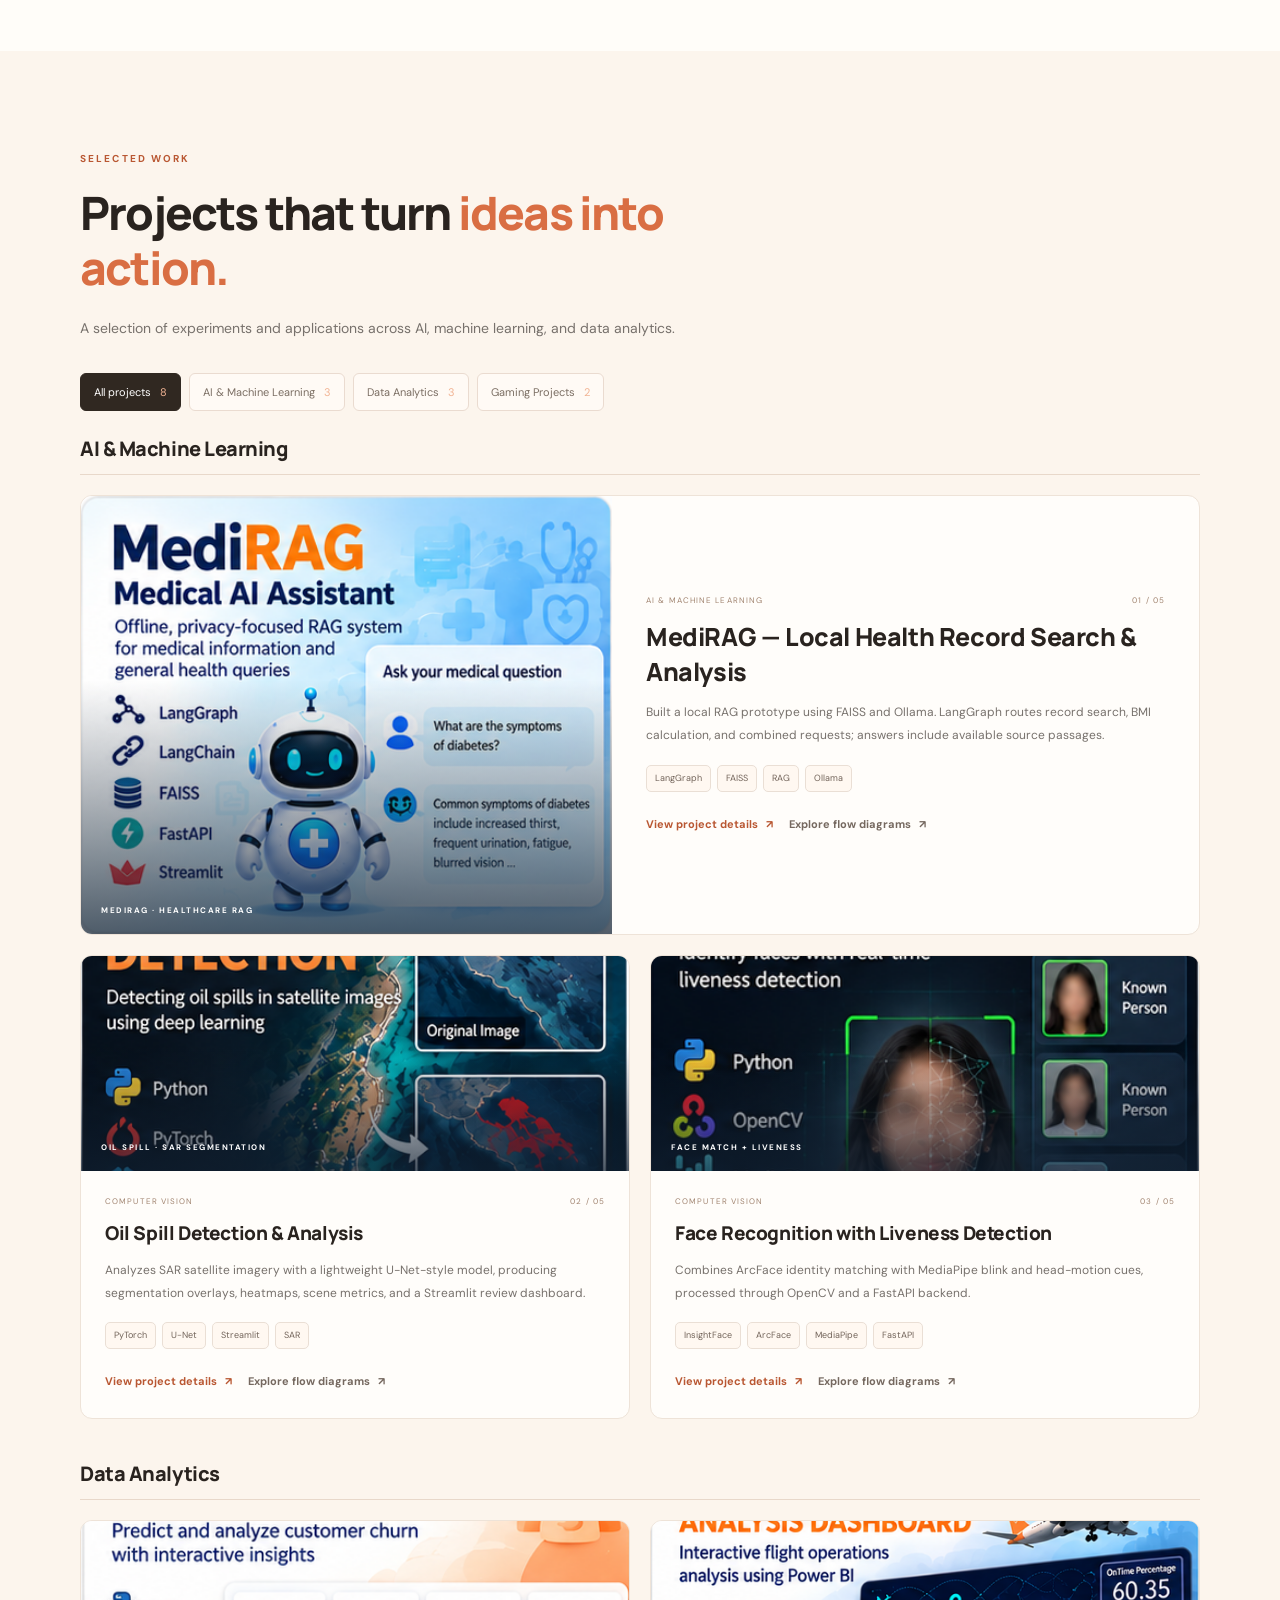
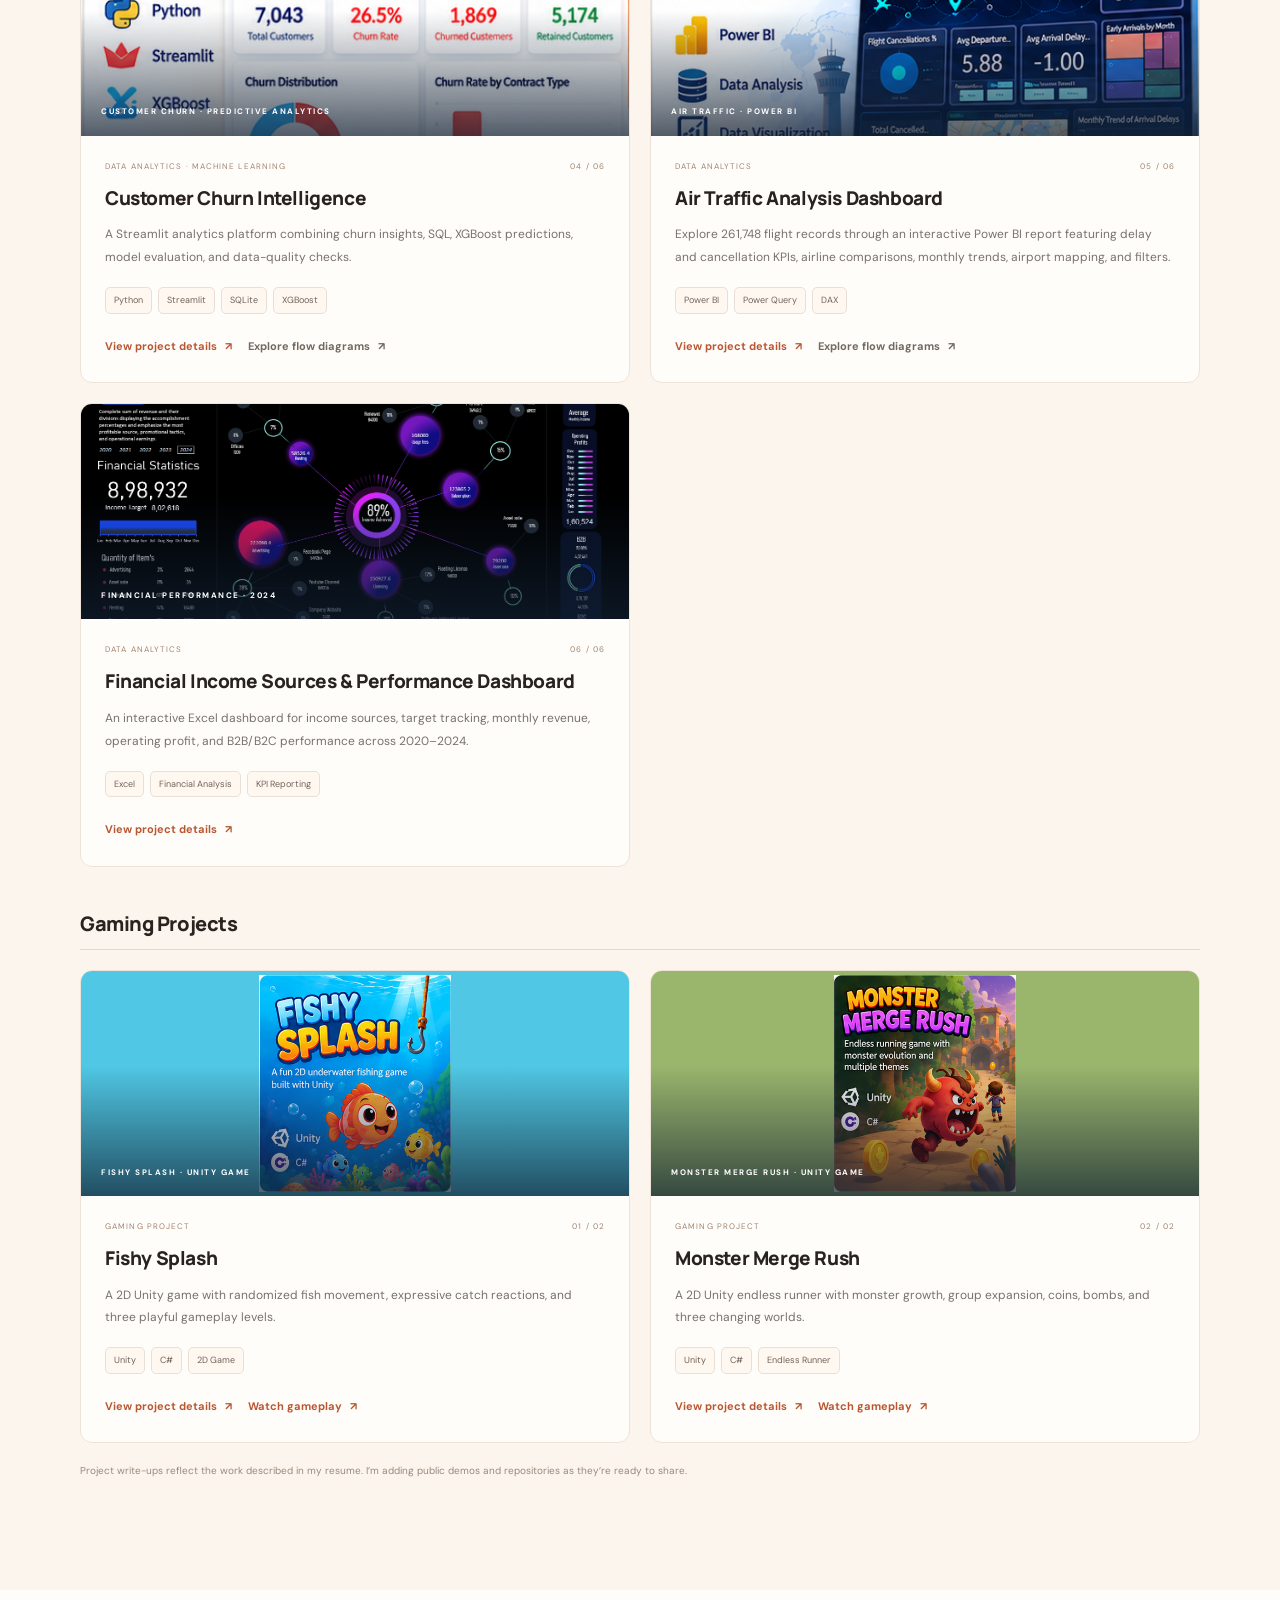
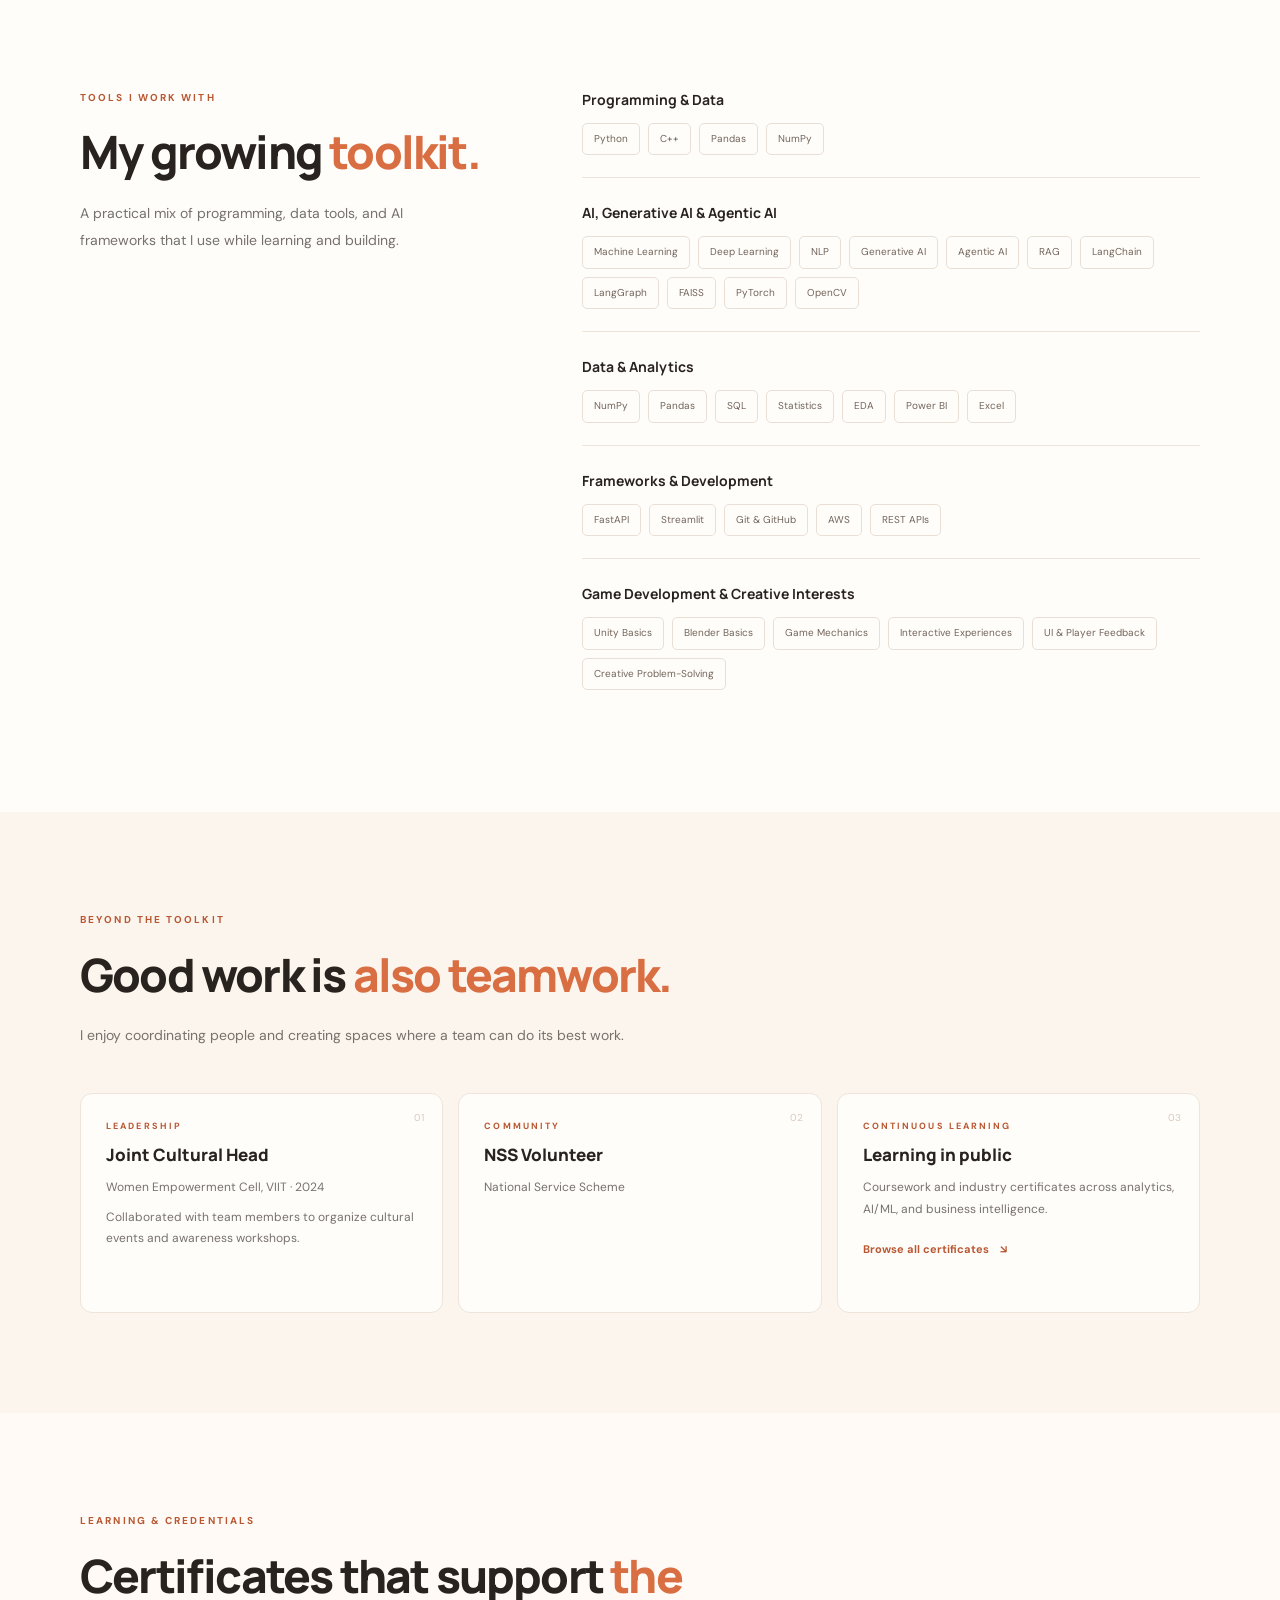
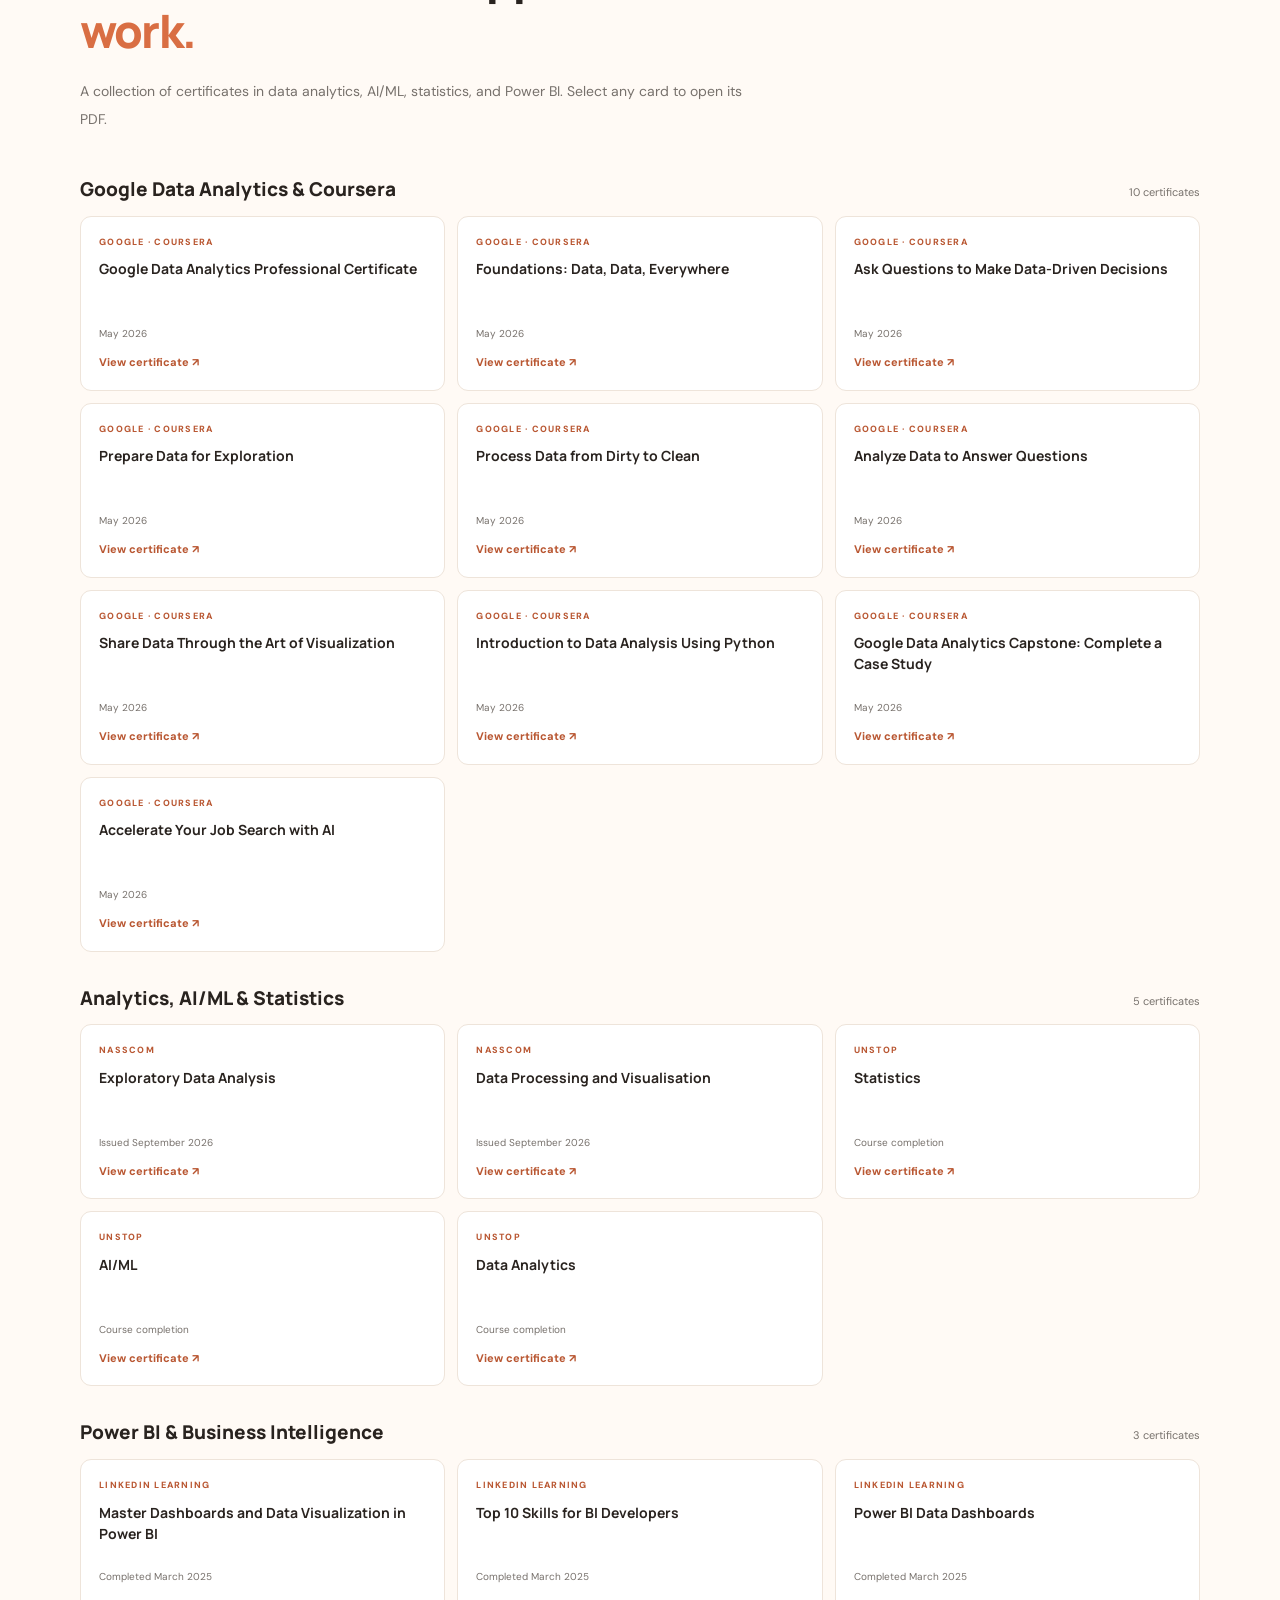
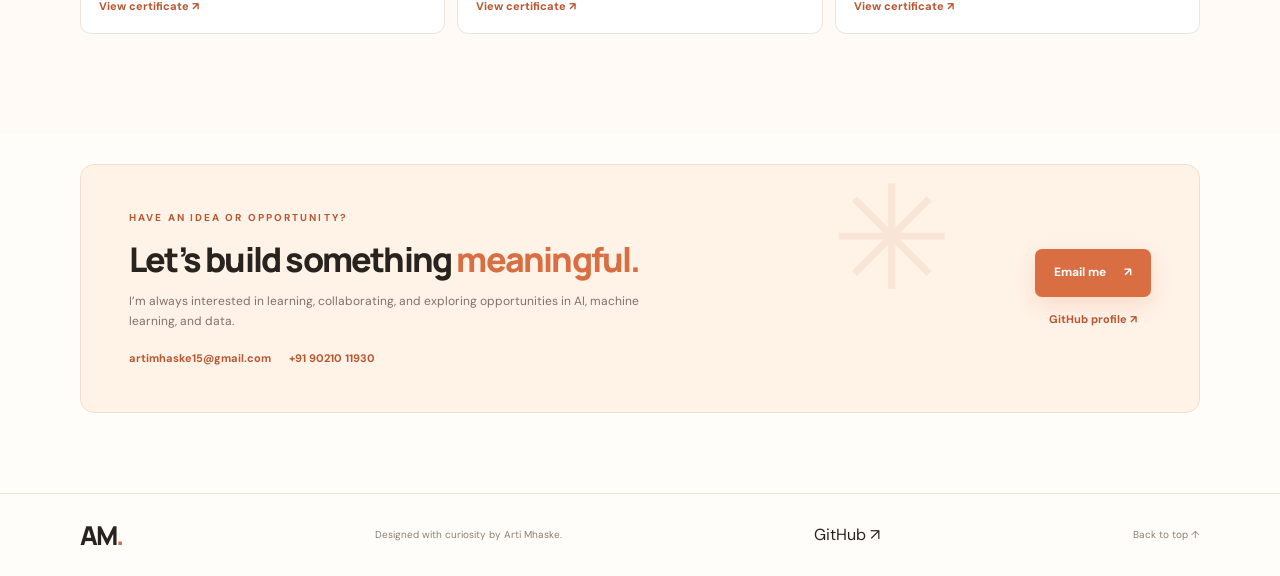
==== commit 0b003f84: "Update portfolio introduction" ====
--- a/index.html
+++ b/index.html
@@ -40,7 +40,7 @@
         <div class="hero-copy">
           <p class="eyebrow"><span class="eyebrow-dot"></span> AI · MACHINE LEARNING · DATA</p>
           <h1>Hi, I’m <span>Arti Mhaske</span></h1>
-          <p class="hero-lede">AI and data science engineering student at VIIT, Pune. I build practical projects across generative AI, computer vision, and analytics—and enjoy bringing people together to make ideas happen.</p>
+          <p class="hero-lede">AI and data science engineering student at VIIT, Pune. I build practical projects across generative AI, machine learning, and analytics—and enjoy bringing people together to make ideas happen.</p>
           <div class="hero-actions">
             <a class="button button-primary" href="#projects">Explore my work <span aria-hidden="true">↗</span></a>
             <a class="button button-secondary" href="Arti_Mhaske_Resume.docx" download>Download my resume <span aria-hidden="true">↓</span></a>
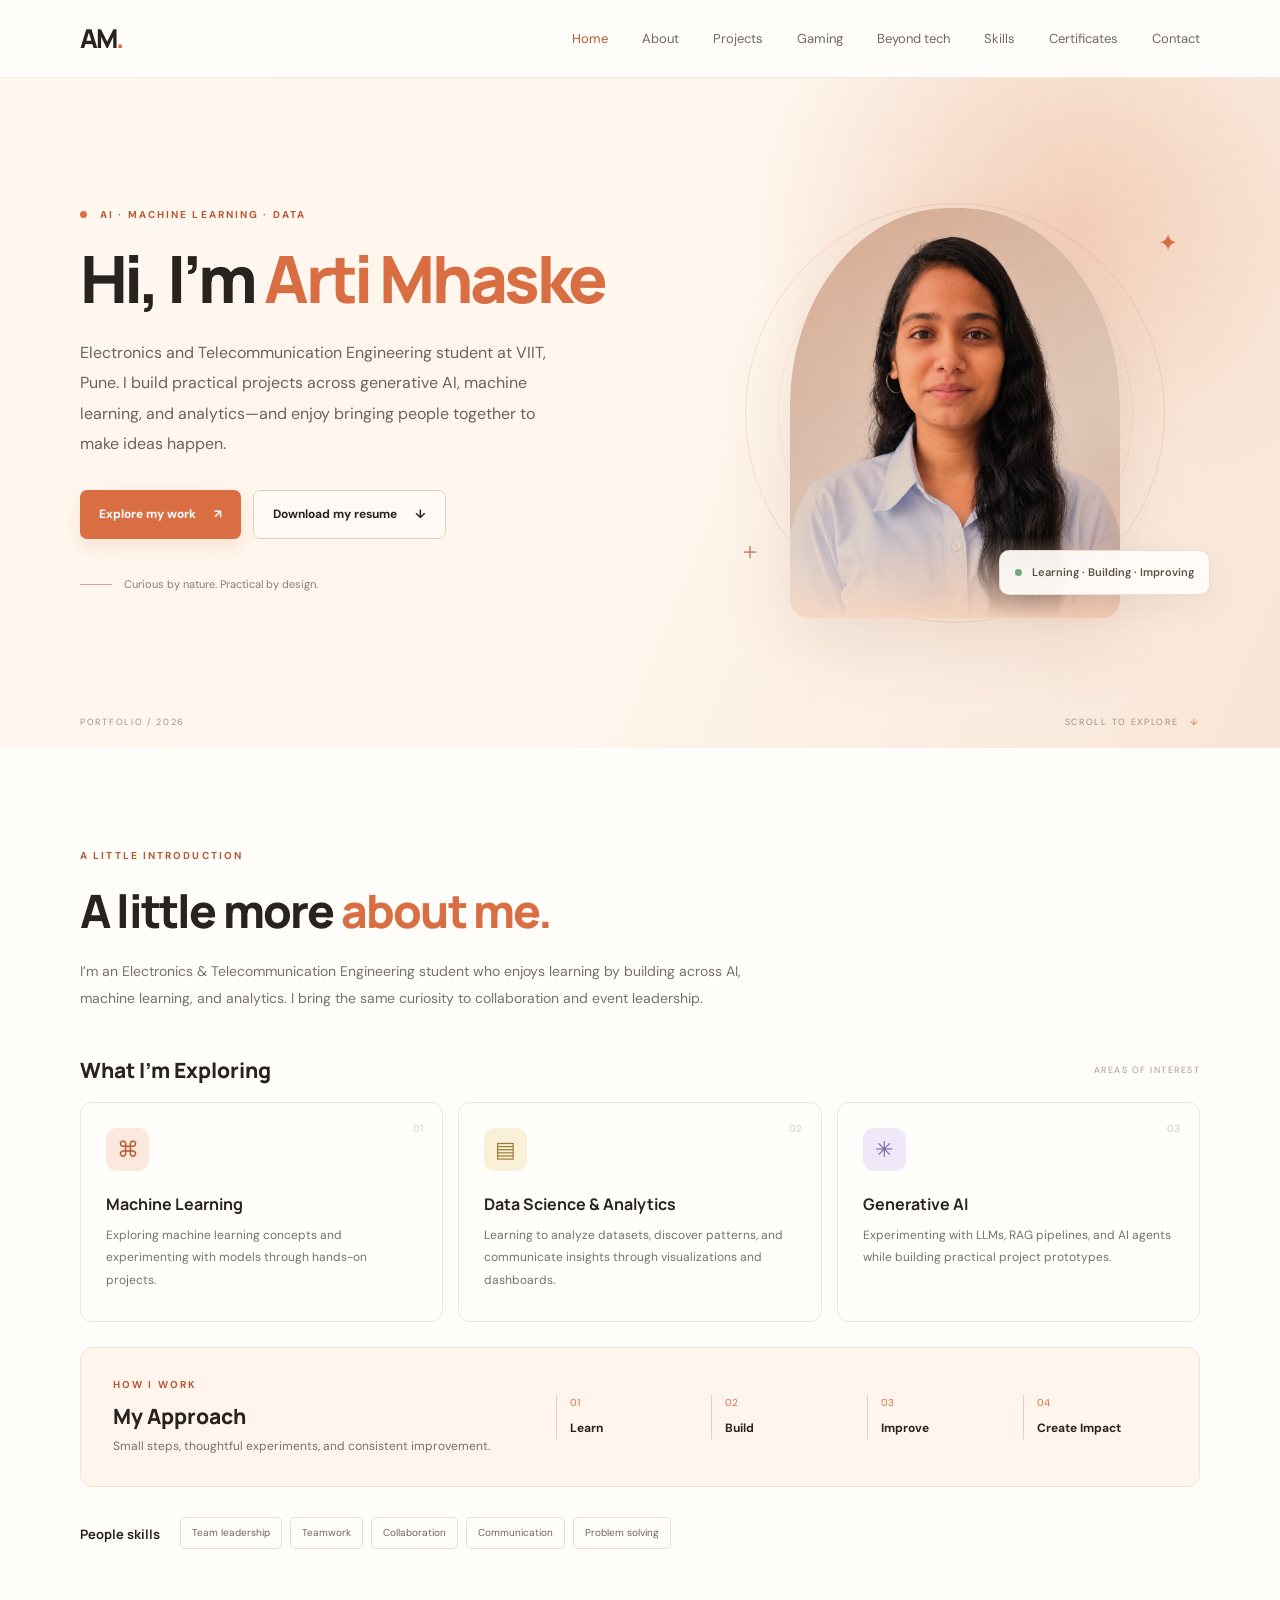
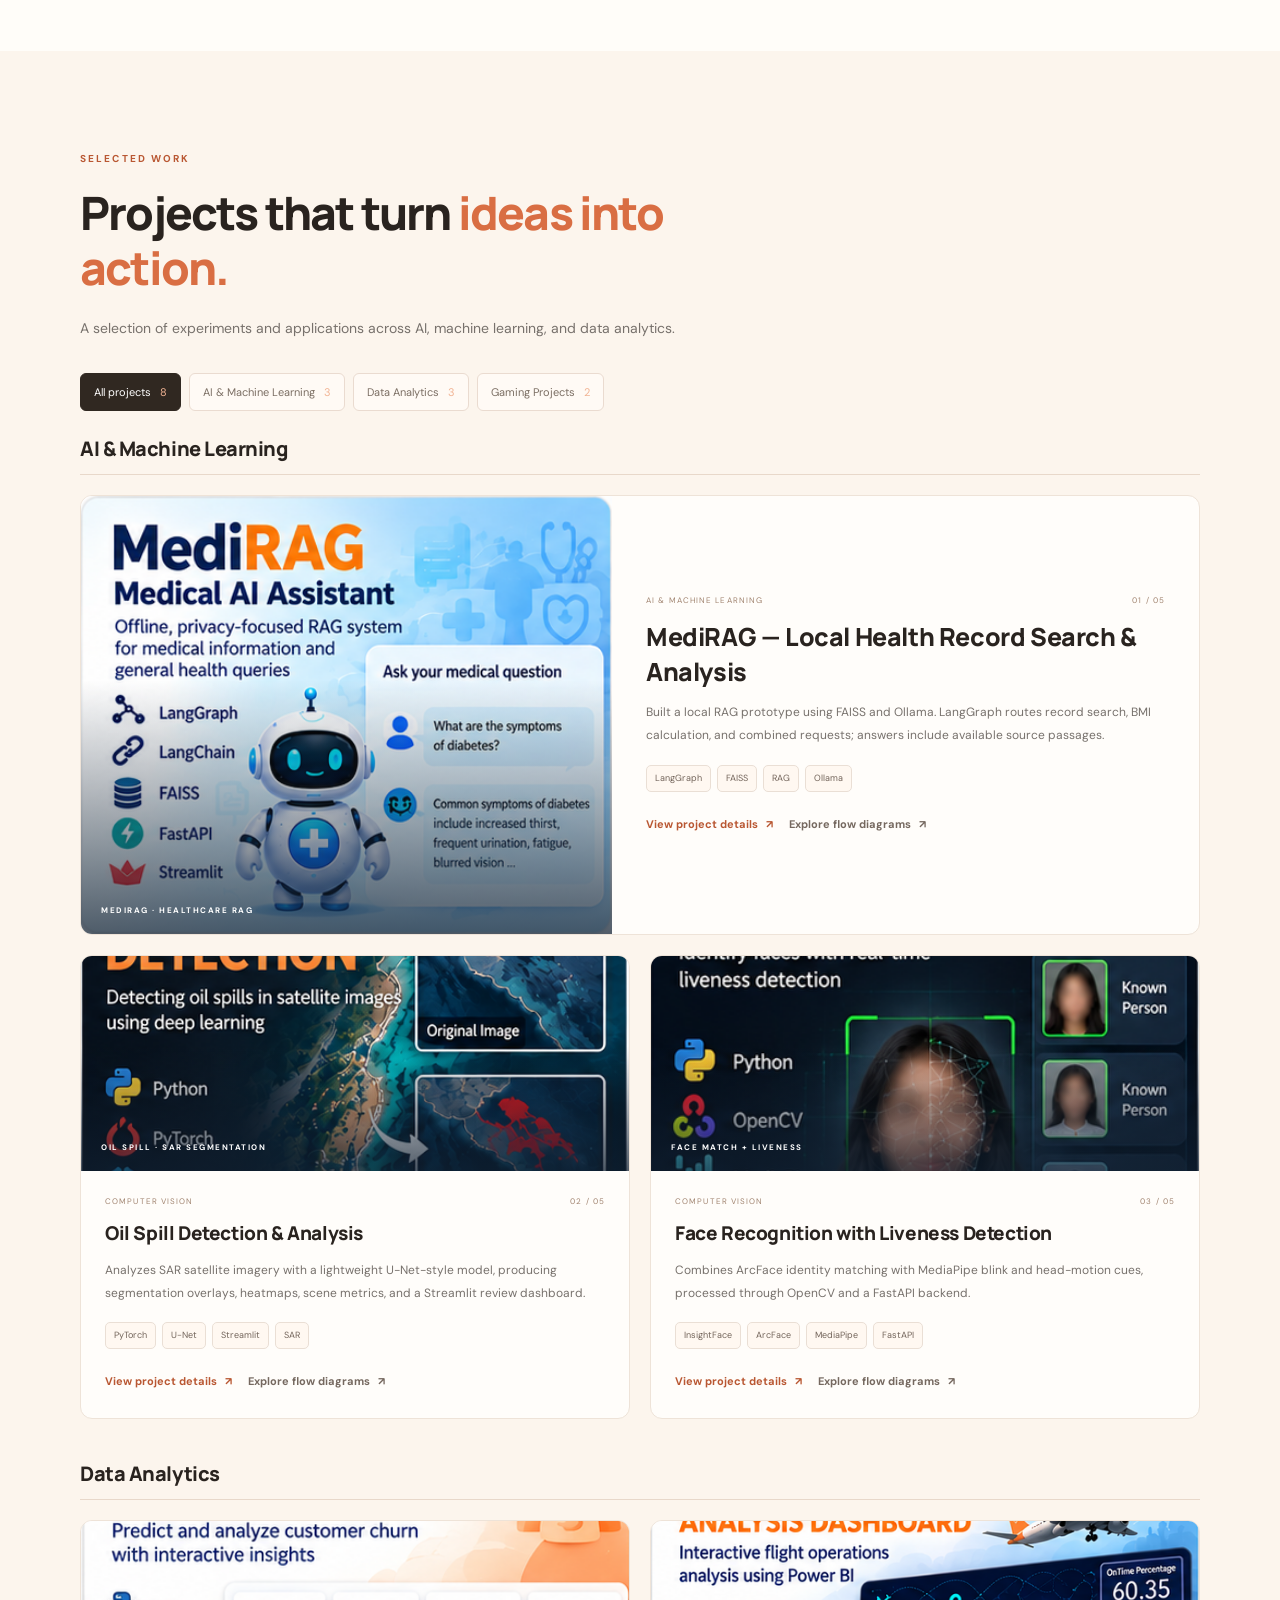
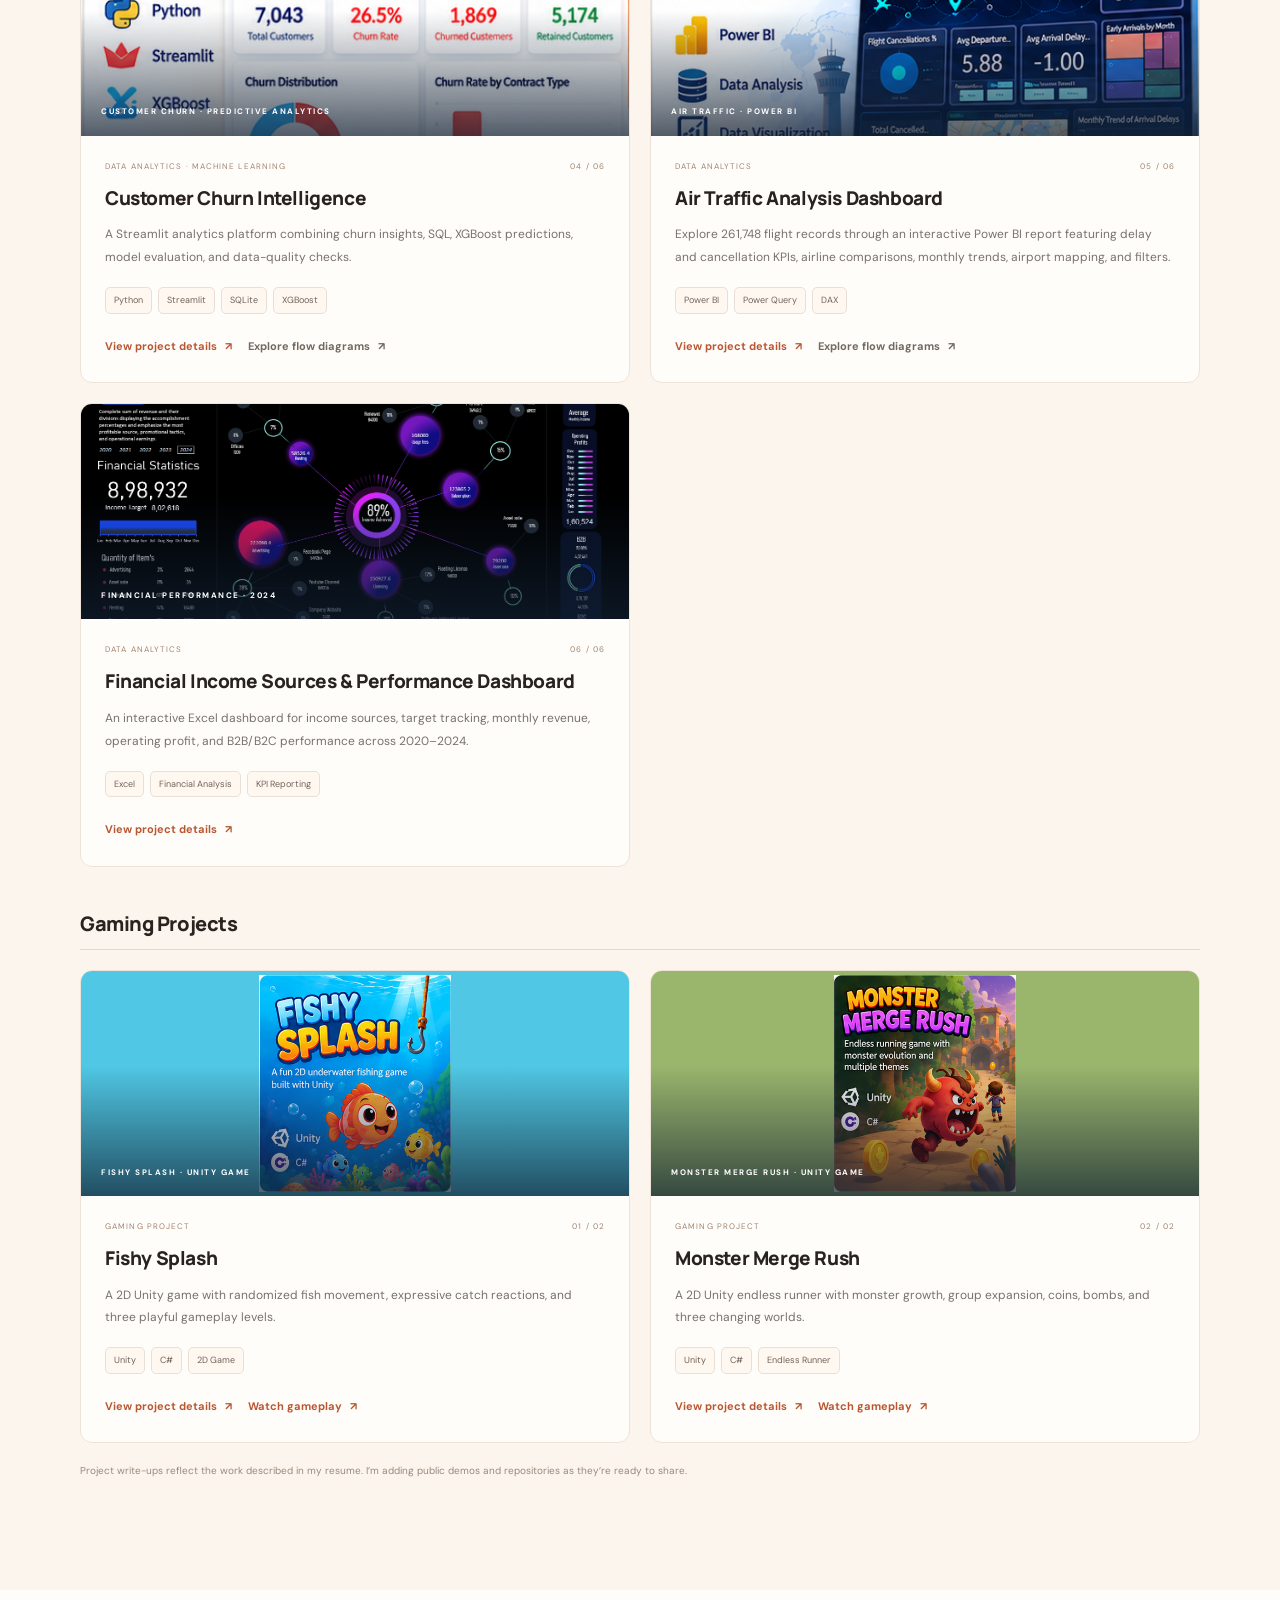
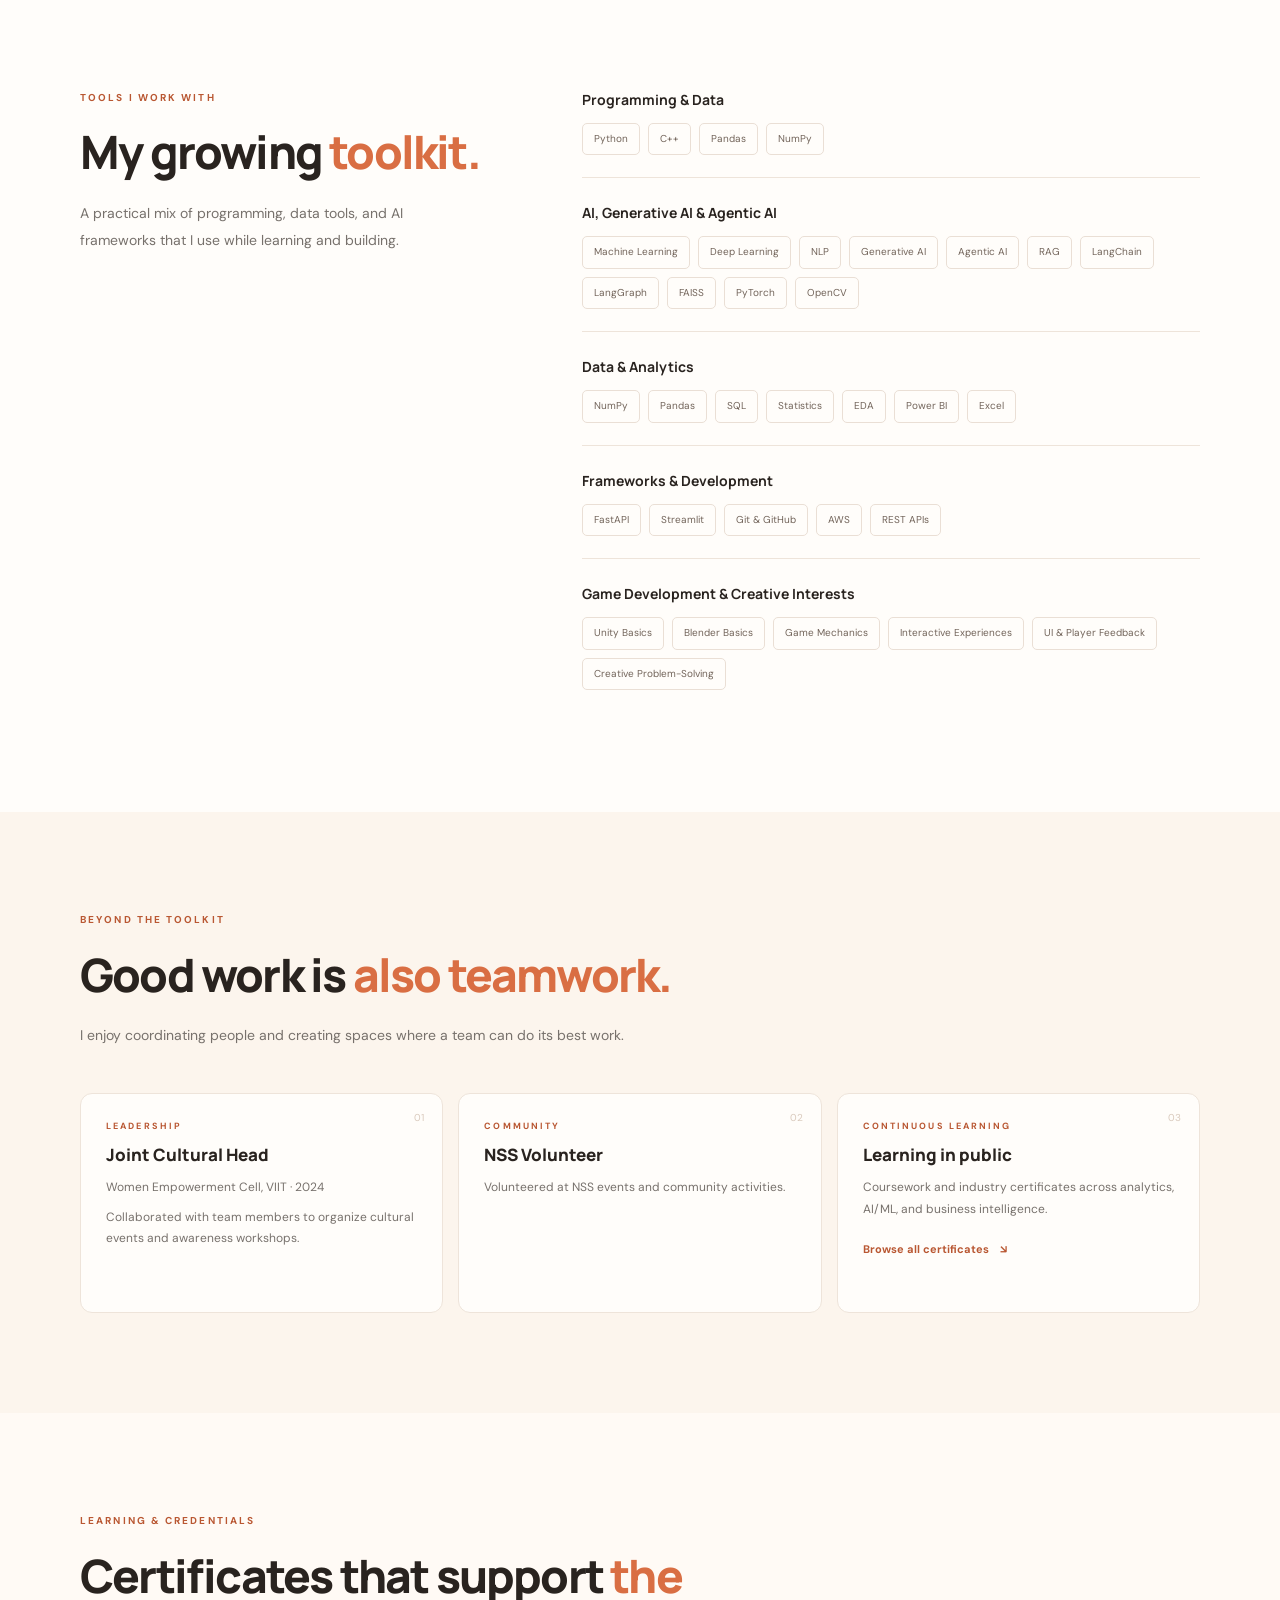
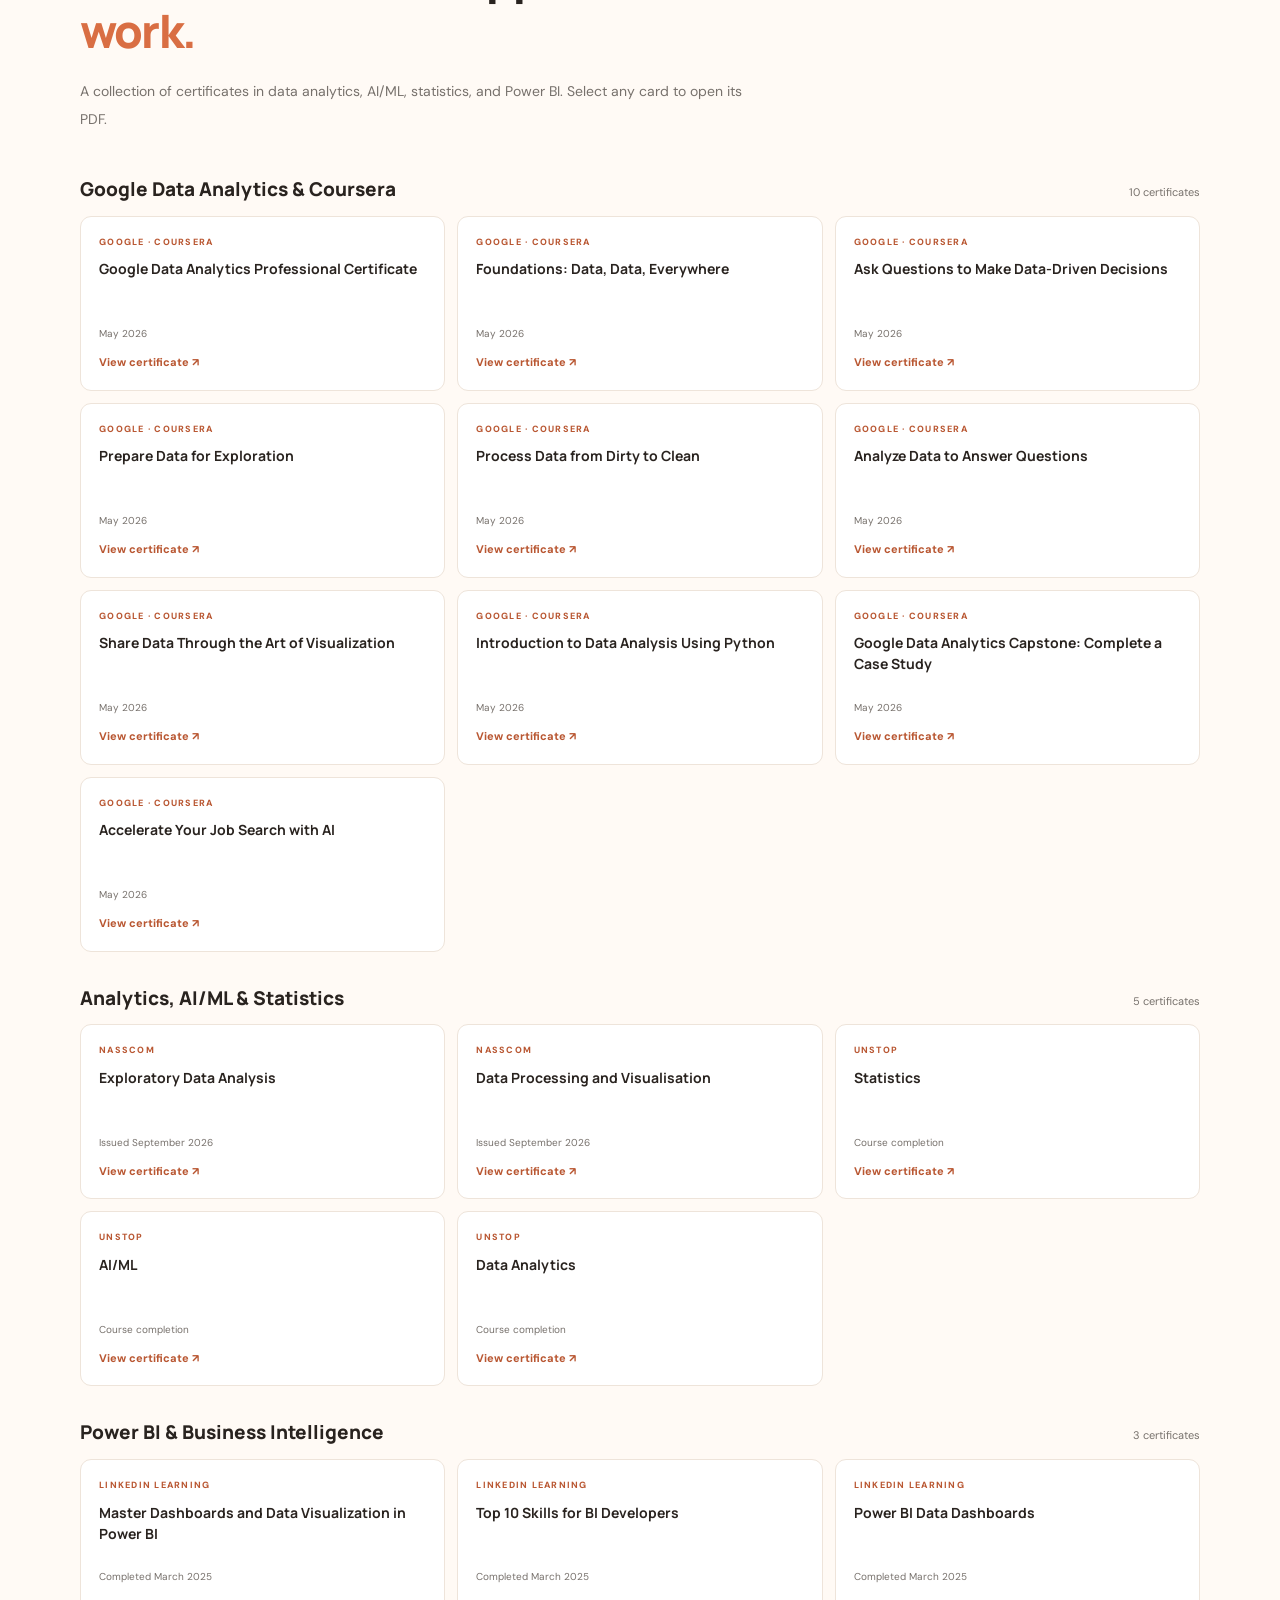
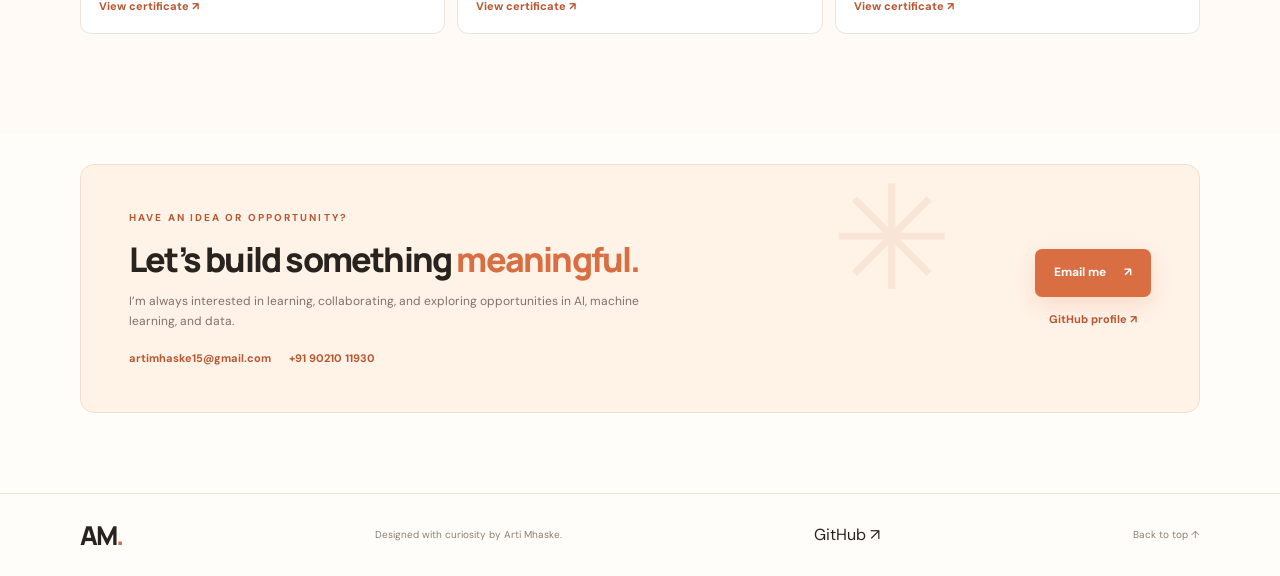
==== commit b93f7eca: "update index.html" ====
--- a/index.html
+++ b/index.html
@@ -40,7 +40,7 @@
         <div class="hero-copy">
           <p class="eyebrow"><span class="eyebrow-dot"></span> AI · MACHINE LEARNING · DATA</p>
           <h1>Hi, I’m <span>Arti Mhaske</span></h1>
-          <p class="hero-lede">AI and data science engineering student at VIIT, Pune. I build practical projects across generative AI, machine learning, and analytics—and enjoy bringing people together to make ideas happen.</p>
+          <p class="hero-lede">Electronics and Telecommunication Engineering student at VIIT, Pune. I build practical projects across generative AI, machine learning, and analytics—and enjoy bringing people together to make ideas happen.</p>
           <div class="hero-actions">
             <a class="button button-primary" href="#projects">Explore my work <span aria-hidden="true">↗</span></a>
             <a class="button button-secondary" href="Arti_Mhaske_Resume.docx" download>Download my resume <span aria-hidden="true">↓</span></a>
@@ -152,7 +152,7 @@
         <div class="section-heading"><p class="eyebrow">BEYOND THE TOOLKIT</p><h2>Good work is <span>also teamwork.</span></h2><p class="section-intro">I enjoy coordinating people and creating spaces where a team can do its best work.</p></div>
         <div class="beyond-grid">
           <article class="beyond-card"><span class="beyond-number">01</span><p class="eyebrow">LEADERSHIP</p><h3>Joint Cultural Head</h3><p>Women Empowerment Cell, VIIT · 2024</p><p>Collaborated with team members to organize cultural events and awareness workshops.</p></article>
-          <article class="beyond-card"><span class="beyond-number">02</span><p class="eyebrow">COMMUNITY</p><h3>NSS Volunteer</h3><p>National Service Scheme</p></article>
+          <article class="beyond-card"><span class="beyond-number">02</span><p class="eyebrow">COMMUNITY</p><h3>NSS Volunteer</h3><p>Volunteered at NSS events and community activities.</p></article>
           <article class="beyond-card certification-card"><span class="beyond-number">03</span><p class="eyebrow">CONTINUOUS LEARNING</p><h3>Learning in public</h3><p>Coursework and industry certificates across analytics, AI/ML, and business intelligence.</p><a class="text-link" href="#certificates">Browse all certificates <span>↘</span></a></article>
         </div>
       </div>
